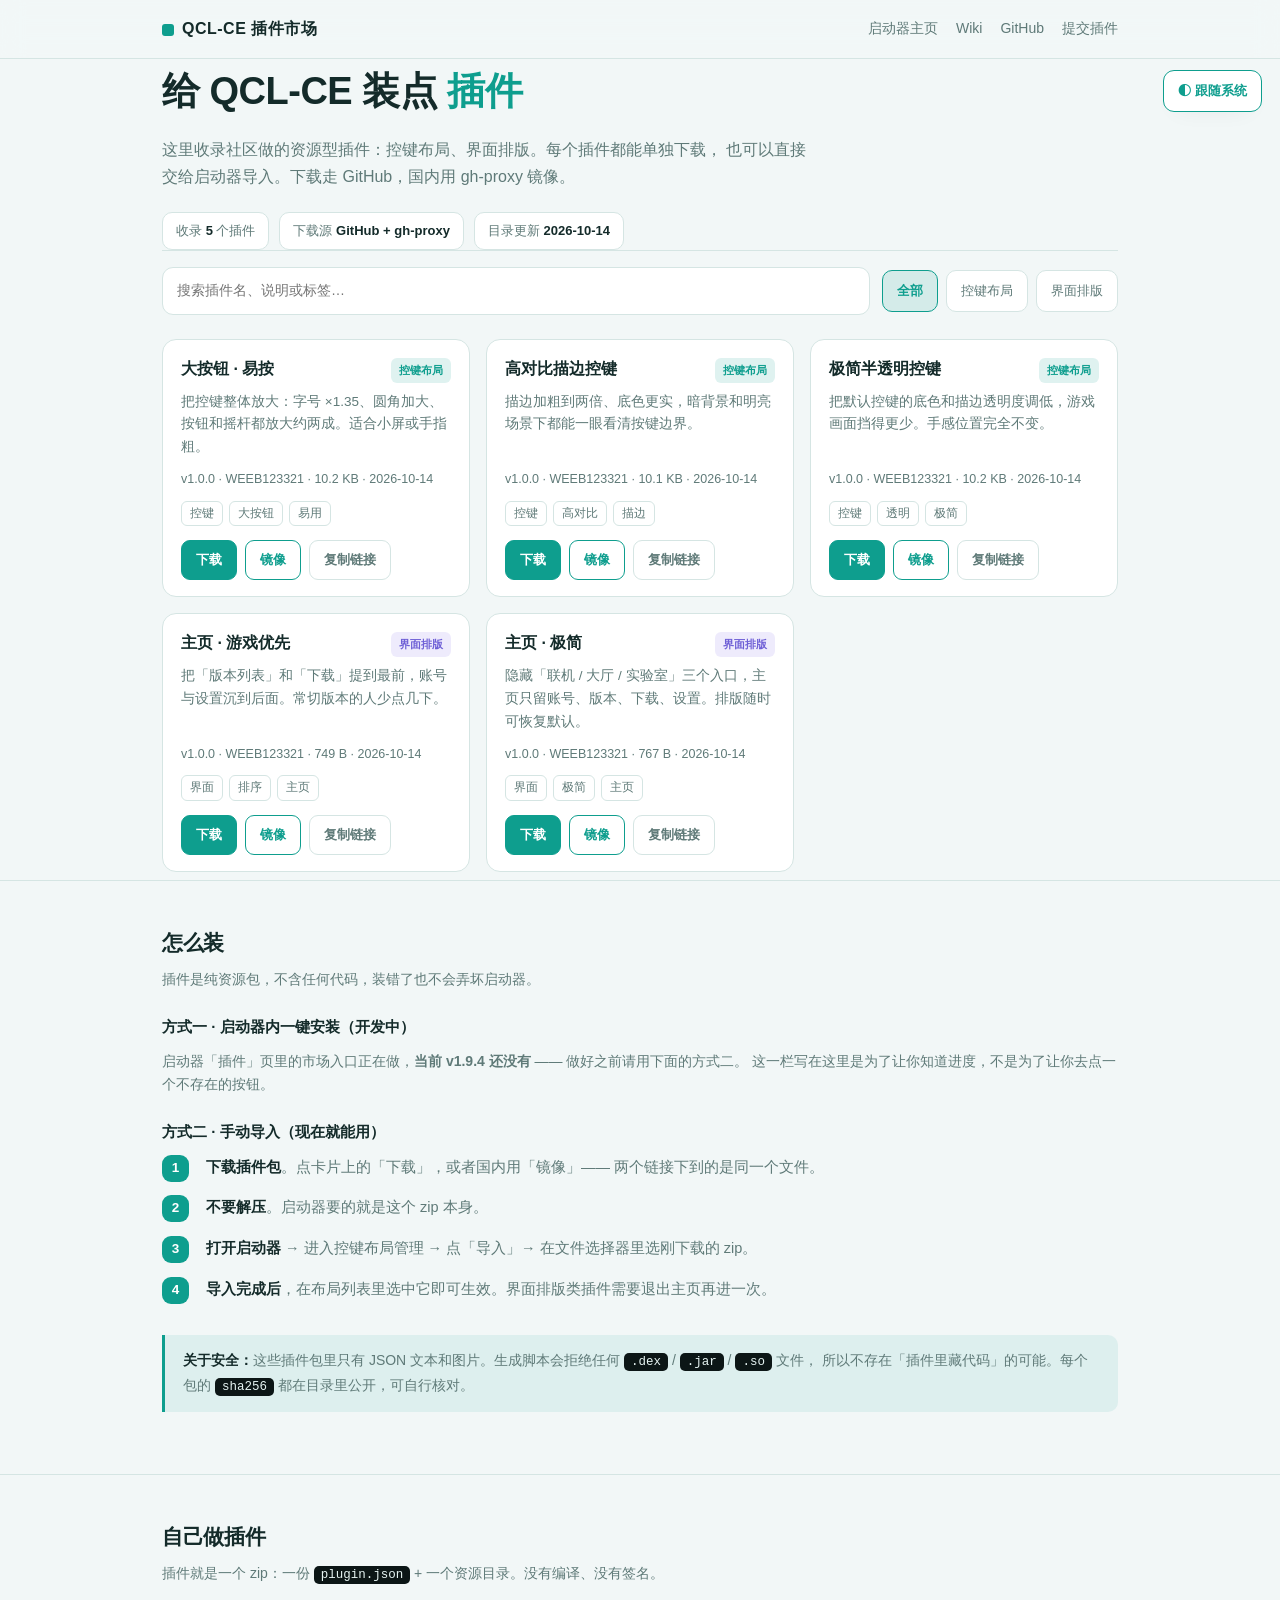
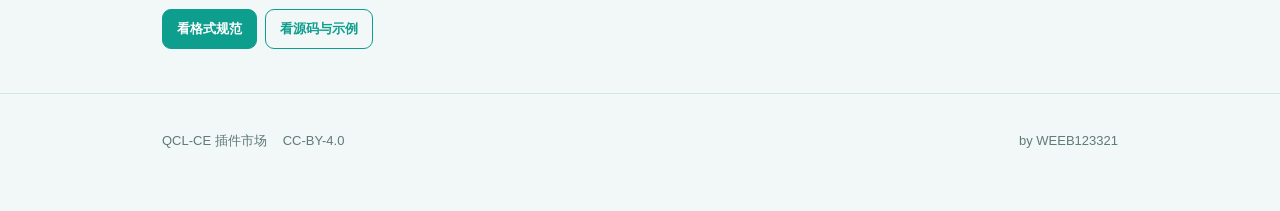
==== index.html @ fb68a07f "插件市场 v1：目录 schema + 5 个插件 + 网页 - SCHEMA.md：plugin.json / index.json 契约；zip 根结构对齐启动器已有的手动导入流程 - plugi" ====
<!DOCTYPE html>
<html lang="zh-CN">
<head>
<meta charset="utf-8">
<meta name="viewport" content="width=device-width, initial-scale=1">
<title>QCL-CE 插件市场</title>
<meta name="description" content="QCL-CE 插件市场 —— 控键布局、界面排版等资源型插件，下载走 GitHub 与 gh-proxy 国内镜像。">
<style>
  :root{
    --bg:#F2F7F7; --surface:#FFFFFF; --text:#142B2A; --sub:#5F7A78;
    --accent:#0E9E8E; --accent-dark:#0A7A6E; --divider:#D5E5E3;
    --code:#0C1616; --code-fg:#E6F4F2; --shadow:rgba(0,0,0,.10);
  }
  @media (prefers-color-scheme: dark){
    :root{ --bg:#0C1616; --surface:#142222; --text:#E6F4F2; --sub:#8FABA8;
           --accent:#2AC9B4; --accent-dark:#1FA492; --divider:#223837;
           --code:#060C0C; --code-fg:#E6F4F2; --shadow:rgba(0,0,0,.45); }
  }
  *{box-sizing:border-box;margin:0;padding:0}
  html{scroll-behavior:smooth}
  body{
    font-family:-apple-system,BlinkMacSystemFont,"Segoe UI","PingFang SC","Microsoft YaHei",sans-serif;
    background:var(--bg); color:var(--text); line-height:1.7;
    -webkit-font-smoothing:antialiased;
  }
  a{color:var(--accent);text-decoration:none}
  a:hover{text-decoration:underline}
  .wrap{max-width:1000px;margin:0 auto;padding:0 22px}

  nav{
    position:sticky;top:0;z-index:10;
    background:color-mix(in srgb, var(--bg) 88%, transparent);
    backdrop-filter:blur(12px); border-bottom:1px solid var(--divider);
  }
  nav .wrap{display:flex;align-items:center;gap:22px;height:58px}
  .brand{font-weight:700;letter-spacing:.5px;color:var(--text)}
  .brand i{display:inline-block;width:12px;height:12px;background:var(--accent);
           border-radius:3px;margin-right:8px;vertical-align:middle}
  nav .links{margin-left:auto;display:flex;gap:18px;font-size:14px}
  nav .links a{color:var(--sub)}
  nav .links a:hover{color:var(--accent)}
  @media (max-width:640px){ nav .links a.hide-sm{display:none} }

  header{padding:52px 0 30px}
  header h1{font-size:clamp(26px,5vw,38px);letter-spacing:-.5px;margin-bottom:12px}
  header h1 span{color:var(--accent)}
  header p{color:var(--sub);font-size:16px;max-width:660px}

  .chips{display:flex;gap:10px;flex-wrap:wrap;margin-top:22px}
  .chip{
    background:var(--surface);border:1px solid var(--divider);border-radius:10px;
    padding:7px 13px;font-size:13px;color:var(--sub);
  }
  .chip b{color:var(--text);font-weight:600}

  /* 工具条 */
  .toolbar{
    display:flex;gap:12px;flex-wrap:wrap;align-items:center;
    padding:16px 0 6px;border-top:1px solid var(--divider);
  }
  .search{
    flex:1 1 260px;min-width:200px;
    background:var(--surface);border:1px solid var(--divider);border-radius:11px;
    padding:11px 14px;font:inherit;font-size:14px;color:var(--text);outline:none;
  }
  .search:focus{border-color:var(--accent)}
  .filters{display:flex;gap:8px;flex-wrap:wrap}
  .filter{
    background:var(--surface);border:1px solid var(--divider);border-radius:10px;
    padding:9px 14px;font:inherit;font-size:13px;color:var(--sub);cursor:pointer;
    transition:border-color .15s,color .15s,background-color .15s;
  }
  .filter:hover{color:var(--accent)}
  .filter[aria-pressed="true"]{
    background:color-mix(in srgb,var(--accent) 13%,transparent);
    border-color:var(--accent);color:var(--accent);font-weight:600;
  }

  /* 卡片 */
  .grid{
    display:grid;grid-template-columns:repeat(auto-fill,minmax(300px,1fr));
    gap:16px;padding:18px 0 8px;
  }
  .card{
    background:var(--surface);border:1px solid var(--divider);border-radius:14px;
    padding:18px 18px 16px;display:flex;flex-direction:column;
    transition:transform .15s, box-shadow .15s, border-color .15s;
  }
  .card:hover{transform:translateY(-2px);border-color:color-mix(in srgb,var(--accent) 45%,var(--divider));
              box-shadow:0 12px 32px -20px var(--shadow)}
  .card .top{display:flex;align-items:flex-start;gap:10px;margin-bottom:8px}
  .card h3{font-size:16px;line-height:1.4;flex:1}
  .badge{
    flex:none;font-size:11px;font-weight:600;padding:3px 8px;border-radius:6px;
    background:color-mix(in srgb,var(--accent) 13%,transparent);color:var(--accent);
    white-space:nowrap;
  }
  .badge.t-layout{background:color-mix(in srgb,#8A7BE8 15%,transparent);color:#6E5FD6}
  @media (prefers-color-scheme: dark){ .badge.t-layout{color:#A99BF5} }
  .card .desc{color:var(--sub);font-size:13.5px;flex:1}
  .meta{color:var(--sub);font-size:12.5px;margin-top:10px}
  .meta code{background:var(--code);color:var(--code-fg);padding:1px 6px;border-radius:5px;font-size:11.5px}
  .tags{display:flex;gap:6px;flex-wrap:wrap;margin-top:10px}
  .tag{font-size:11.5px;color:var(--sub);border:1px solid var(--divider);border-radius:6px;padding:2px 8px}
  .actions{display:flex;gap:8px;margin-top:14px;flex-wrap:wrap}
  .act{
    font-size:13px;font-weight:600;padding:8px 14px;border-radius:9px;
    border:1.5px solid var(--accent);color:var(--accent);background:transparent;
    cursor:pointer;font-family:inherit;transition:background-color .15s,transform .12s;
  }
  .act:hover{background:color-mix(in srgb,var(--accent) 12%,transparent);text-decoration:none}
  .act.primary{background:var(--accent);color:#fff;border-color:var(--accent)}
  .act.primary:hover{background:var(--accent-dark);border-color:var(--accent-dark)}
  .act.plain{border-color:var(--divider);color:var(--sub)}
  .act.plain:hover{border-color:var(--accent);color:var(--accent)}

  /* 状态 */
  .state{
    text-align:center;padding:56px 20px;color:var(--sub);font-size:14.5px;
    border:1px dashed var(--divider);border-radius:14px;margin:18px 0;
  }
  .state b{color:var(--text);display:block;font-size:16px;margin-bottom:6px}
  .spinner{
    width:26px;height:26px;border:2.5px solid var(--divider);border-top-color:var(--accent);
    border-radius:50%;margin:0 auto 14px;animation:spin .8s linear infinite;
  }
  @keyframes spin{to{transform:rotate(360deg)}}
  @media (prefers-reduced-motion: reduce){ .spinner{animation:none} }

  section{padding:44px 0;border-top:1px solid var(--divider)}
  h2{font-size:21px;margin-bottom:8px;letter-spacing:-.3px}
  .lead{color:var(--sub);font-size:14px;margin-bottom:22px}

  ol.steps{list-style:none;counter-reset:s}
  ol.steps li{counter-increment:s;position:relative;padding:0 0 16px 44px;color:var(--sub);font-size:14.5px}
  ol.steps li::before{
    content:counter(s);position:absolute;left:0;top:0;width:27px;height:27px;
    background:var(--accent);color:#fff;border-radius:9px;
    display:flex;align-items:center;justify-content:center;font-weight:700;font-size:13.5px;
  }
  ol.steps li b{color:var(--text)}

  .warn{
    background:color-mix(in srgb,var(--accent) 9%,transparent);
    border-left:3px solid var(--accent);border-radius:0 10px 10px 0;
    padding:14px 18px;font-size:14px;color:var(--sub);margin:18px 0;
  }
  .warn b{color:var(--text)}

  code.inline{background:var(--code);color:var(--code-fg);padding:2px 7px;border-radius:5px;font-size:12.5px}

  footer{padding:36px 0 60px;border-top:1px solid var(--divider);color:var(--sub);font-size:13px}
  footer .wrap{display:flex;gap:16px;flex-wrap:wrap;align-items:center}
  footer .sp{margin-left:auto}

  .toast{
    position:fixed;left:50%;bottom:28px;transform:translate(-50%,20px);
    background:var(--text);color:var(--bg);font-size:13.5px;font-weight:600;
    padding:10px 18px;border-radius:10px;opacity:0;pointer-events:none;
    transition:opacity .22s, transform .22s;z-index:60;
  }
  .toast.on{opacity:1;transform:translate(-50%,0)}
</style>
</head>
<body>

<nav>
  <div class="wrap">
    <span class="brand"><i></i>QCL-CE 插件市场</span>
    <span class="links">
      <a href="https://weeb123321.github.io/QCL-QCL-CE/" class="hide-sm">启动器主页</a>
      <a href="https://github.com/WEEB123321/QCL-QCL-CE/wiki">Wiki</a>
      <a href="https://github.com/WEEB123321/QCL-Plugins">GitHub</a>
      <a href="https://github.com/WEEB123321/QCL-Plugins/issues/new" class="hide-sm">提交插件</a>
    </span>
  </div>
</nav>

<header class="wrap">
  <h1>给 QCL-CE 装点 <span>插件</span></h1>
  <p>这里收录社区做的资源型插件：控键布局、界面排版。每个插件都能单独下载，
    也可以直接交给启动器导入。下载走 GitHub，国内用 gh-proxy 镜像。</p>

  <div class="chips">
    <span class="chip">收录 <b id="stat-count">—</b> 个插件</span>
    <span class="chip">下载源 <b>GitHub + gh-proxy</b></span>
    <span class="chip">目录更新 <b id="stat-date">—</b></span>
    <span class="chip" id="stat-source-chip" style="display:none">取自 <b id="stat-source">—</b></span>
  </div>
</header>

<div class="wrap">
  <div class="toolbar">
    <input id="q" class="search" type="search" placeholder="搜索插件名、说明或标签…" autocomplete="off">
    <div class="filters" id="filters">
      <button class="filter" data-type="all" aria-pressed="true">全部</button>
      <button class="filter" data-type="control" aria-pressed="false">控键布局</button>
      <button class="filter" data-type="layout" aria-pressed="false">界面排版</button>
    </div>
  </div>

  <div id="list" class="grid"></div>
  <div id="state" class="state"><div class="spinner"></div>正在读取插件目录…</div>
</div>

<section>
  <div class="wrap">
    <h2>怎么装</h2>
    <p class="lead">插件是纯资源包，不含任何代码，装错了也不会弄坏启动器。</p>

    <h3 style="font-size:15px;margin:6px 0 10px">方式一 · 启动器内一键安装（开发中）</h3>
    <p class="lead" style="margin-bottom:18px">
      启动器「插件」页里的市场入口正在做，<b>当前 v1.9.4 还没有</b> —— 做好之前请用下面的方式二。
      这一栏写在这里是为了让你知道进度，不是为了让你去点一个不存在的按钮。
    </p>

    <h3 style="font-size:15px;margin:22px 0 10px">方式二 · 手动导入（现在就能用）</h3>
    <ol class="steps">
      <li><b>下载插件包</b>。点卡片上的「下载」，或者国内用「镜像」—— 两个链接下到的是同一个文件。</li>
      <li><b>不要解压</b>。启动器要的就是这个 zip 本身。</li>
      <li><b>打开启动器</b> → 进入控键布局管理 → 点「导入」→ 在文件选择器里选刚下载的 zip。</li>
      <li><b>导入完成后</b>，在布局列表里选中它即可生效。界面排版类插件需要退出主页再进一次。</li>
    </ol>

    <div class="warn">
      <b>关于安全：</b>这些插件包里只有 JSON 文本和图片。生成脚本会拒绝任何
      <code class="inline">.dex</code> / <code class="inline">.jar</code> / <code class="inline">.so</code> 文件，
      所以不存在「插件里藏代码」的可能。每个包的 <code class="inline">sha256</code> 都在目录里公开，可自行核对。
    </div>
  </div>
</section>

<section>
  <div class="wrap">
    <h2>自己做插件</h2>
    <p class="lead">插件就是一个 zip：一份 <code class="inline">plugin.json</code> + 一个资源目录。没有编译、没有签名。</p>
    <div class="actions" style="margin-top:4px">
      <a class="act primary" href="https://github.com/WEEB123321/QCL-Plugins/blob/main/SCHEMA.md">看格式规范</a>
      <a class="act" href="https://github.com/WEEB123321/QCL-Plugins">看源码与示例</a>
    </div>
  </div>
</section>

<footer>
  <div class="wrap">
    <span>QCL-CE 插件市场</span>
    <span>CC-BY-4.0</span>
    <span class="sp">by WEEB123321</span>
  </div>
</footer>

<div class="toast" id="toast"></div>

<script src="theme.js"></script>
<script>
(function () {
  'use strict';

  var OWNER = 'WEEB123321', REPO = 'QCL-Plugins';

  // ★ 多路取 index.json：raw.githubusercontent.com 与 cdn.jsdelivr.net 在
  //   中国大陆不可达，所以给一串备用源，谁先成功用谁（2026-10-14 实测 1–7 可用）。
  var SOURCES = [
    './index.json',
    'https://cdn.jsdmirror.com/gh/' + OWNER + '/' + REPO + '@main/index.json',
    'https://jsdelivr.b-cdn.net/gh/' + OWNER + '/' + REPO + '@main/index.json',
    'https://fastly.jsdelivr.net/gh/' + OWNER + '/' + REPO + '@main/index.json',
    'https://gcore.jsdelivr.net/gh/' + OWNER + '/' + REPO + '@main/index.json',
    'https://ghproxy.net/https://raw.githubusercontent.com/' + OWNER + '/' + REPO + '/main/index.json',
    'https://gh-proxy.com/https://raw.githubusercontent.com/' + OWNER + '/' + REPO + '/main/index.json'
  ];

  var TYPE_LABEL = { control: '控键布局', layout: '界面排版' };

  var ALL = [];
  var state = { q: '', type: 'all' };

  var $list = document.getElementById('list');
  var $state = document.getElementById('state');
  var $q = document.getElementById('q');

  function esc(s) {
    return String(s == null ? '' : s).replace(/[&<>"']/g, function (c) {
      return { '&': '&amp;', '<': '&lt;', '>': '&gt;', '"': '&quot;', "'": '&#39;' }[c];
    });
  }

  function fmtSize(n) {
    if (!n && n !== 0) return '—';
    if (n < 1024) return n + ' B';
    if (n < 1024 * 1024) return (n / 1024).toFixed(1) + ' KB';
    return (n / 1048576).toFixed(2) + ' MB';
  }

  function toast(msg) {
    var t = document.getElementById('toast');
    t.textContent = msg;
    t.classList.add('on');
    clearTimeout(t._h);
    t._h = setTimeout(function () { t.classList.remove('on'); }, 1800);
  }

  function copy(text) {
    if (navigator.clipboard && navigator.clipboard.writeText) {
      navigator.clipboard.writeText(text).then(function () { toast('链接已复制'); },
        function () { toast('复制失败，请手动选中'); });
    } else {
      toast('这个浏览器不支持自动复制');
    }
  }

  // ------------------------------------------------------------ 渲染

  function matches(p) {
    if (state.type !== 'all' && p.type !== state.type) return false;
    if (!state.q) return true;
    var hay = [p.name, p.description, p.author, (p.tags || []).join(' '), p.id].join(' ').toLowerCase();
    return hay.indexOf(state.q.toLowerCase()) >= 0;
  }

  function card(p) {
    var dl = p.download || {};
    var tags = (p.tags || []).map(function (t) { return '<span class="tag">' + esc(t) + '</span>'; }).join('');
    var typeCls = p.type === 'layout' ? 'badge t-layout' : 'badge';
    return '' +
      '<div class="card">' +
        '<div class="top">' +
          '<h3>' + esc(p.name) + '</h3>' +
          '<span class="' + typeCls + '">' + esc(TYPE_LABEL[p.type] || p.type) + '</span>' +
        '</div>' +
        '<div class="desc">' + esc(p.description) + '</div>' +
        '<div class="meta">v' + esc(p.version) + ' · ' + esc(p.author) + ' · ' + fmtSize(p.size) +
          ' · ' + esc(p.updatedAt || '') + '</div>' +
        (tags ? '<div class="tags">' + tags + '</div>' : '') +
        '<div class="actions">' +
          '<a class="act primary" href="' + esc(dl.url) + '">下载</a>' +
          '<a class="act" href="' + esc(dl.mirror) + '">镜像</a>' +
          '<button class="act plain" data-copy="' + esc(dl.url) + '">复制链接</button>' +
        '</div>' +
      '</div>';
  }

  function render() {
    var items = ALL.filter(matches);
    if (!ALL.length) return;
    if (!items.length) {
      $list.innerHTML = '';
      $state.style.display = 'block';
      $state.innerHTML = '<b>没有匹配的插件</b>换个关键词，或者点上面的「全部」。';
      return;
    }
    $state.style.display = 'none';
    $list.innerHTML = items.map(card).join('');
  }

  // ------------------------------------------------------------ 取数据

  function tryFetch(url) {
    return fetch(url, { cache: 'no-cache' }).then(function (r) {
      if (!r.ok) throw new Error('HTTP ' + r.status);
      return r.json();
    });
  }

  function loadFrom(i) {
    if (i >= SOURCES.length) return Promise.reject(new Error('all sources failed'));
    return tryFetch(SOURCES[i]).then(function (data) {
      return { data: data, source: SOURCES[i] };
    }).catch(function () {
      return loadFrom(i + 1);
    });
  }

  function showError(err) {
    $state.style.display = 'block';
    $state.innerHTML = '<b>读不到插件目录</b>' +
      '所有备用源都没连上（' + esc(err.message) + '）。<br>' +
      '如果你是直接双击打开这个 HTML 文件的，浏览器会拦住跨域请求 —— ' +
      '把整个目录用本地服务器打开，或者直接看 ' +
      '<a href="https://github.com/' + OWNER + '/' + REPO + '/blob/main/index.json">仓库里的 index.json</a>。';
  }

  loadFrom(0).then(function (res) {
    var d = res.data;
    ALL = (d && d.plugins) || [];
    document.getElementById('stat-count').textContent = ALL.length;
    document.getElementById('stat-date').textContent = (d && d.generatedAt ? d.generatedAt.slice(0, 10) : '—');
    var chip = document.getElementById('stat-source-chip');
    if (res.source !== './index.json') {
      document.getElementById('stat-source').textContent = '备用源';
      chip.style.display = '';
    }
    if (!ALL.length) {
      $state.innerHTML = '<b>目录是空的</b>还没有插件被收录。';
      return;
    }
    render();
  }).catch(showError);

  // ------------------------------------------------------------ 交互

  $q.addEventListener('input', function () { state.q = this.value.trim(); render(); });

  document.getElementById('filters').addEventListener('click', function (e) {
    var b = e.target.closest('.filter');
    if (!b) return;
    state.type = b.getAttribute('data-type');
    var all = this.querySelectorAll('.filter');
    for (var i = 0; i < all.length; i++) {
      all[i].setAttribute('aria-pressed', all[i] === b ? 'true' : 'false');
    }
    render();
  });

  document.addEventListener('click', function (e) {
    var b = e.target.closest('[data-copy]');
    if (b) copy(b.getAttribute('data-copy'));
  });
})();
</script>
</body>
</html>
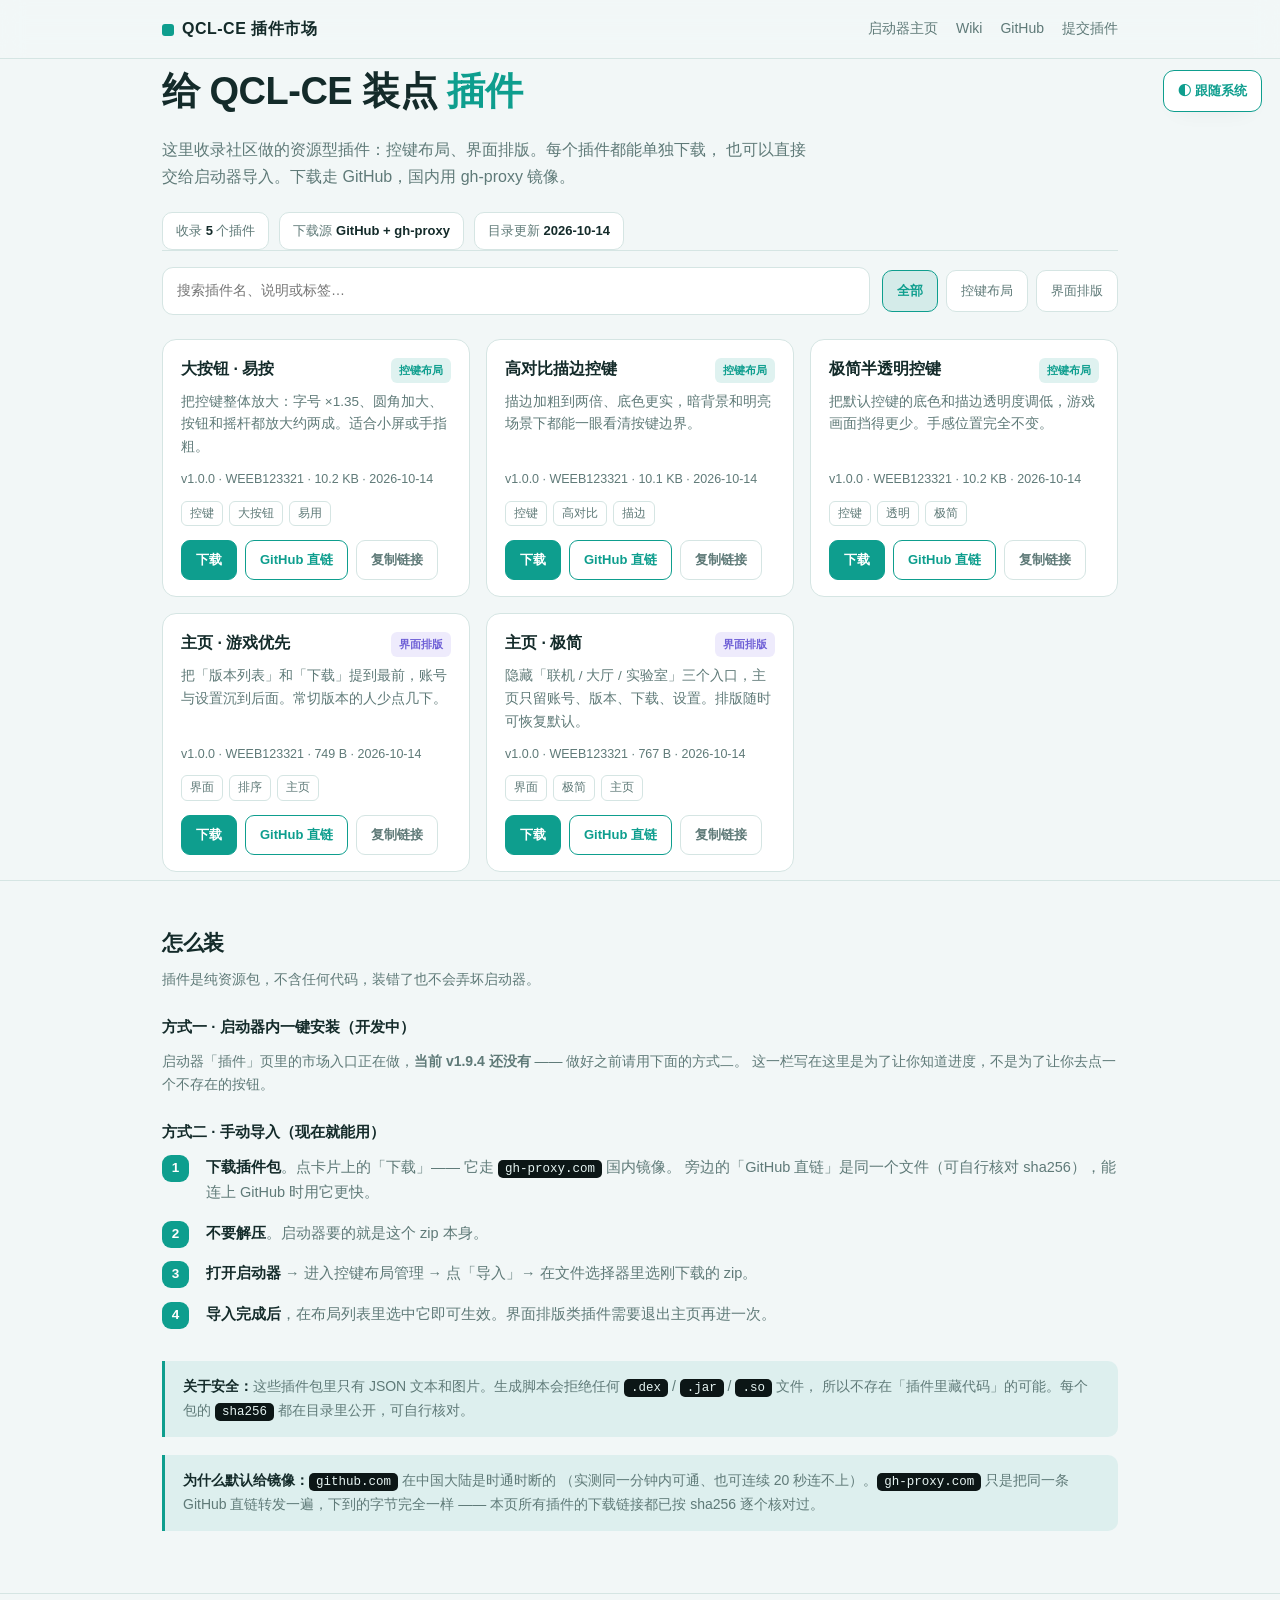
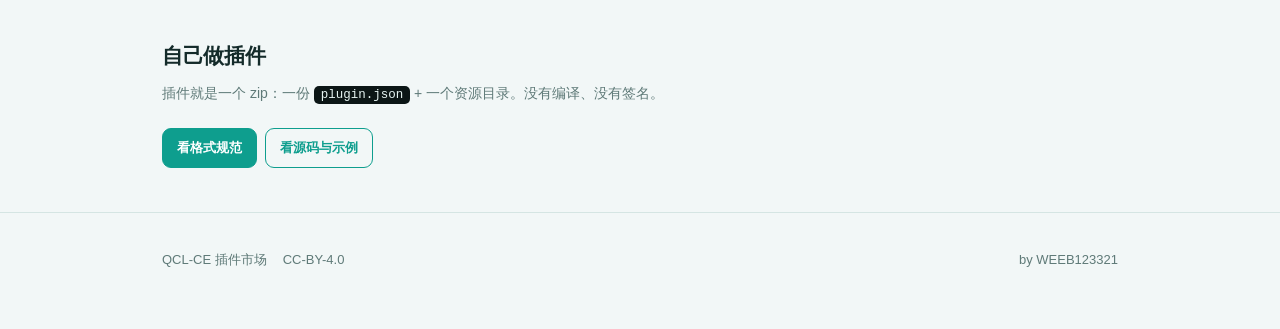
==== commit c55f3d21: "网页：下载按钮改为 gh-proxy 镜像优先 github.com 在中国大陆时通时断（实测同一分钟内可通、也可连续 20 秒连不上）， 而 gh-proxy.com 稳定 200 且字节与直链完全" ====
--- a/index.html
+++ b/index.html
@@ -216,7 +216,8 @@
 
     <h3 style="font-size:15px;margin:22px 0 10px">方式二 · 手动导入（现在就能用）</h3>
     <ol class="steps">
-      <li><b>下载插件包</b>。点卡片上的「下载」，或者国内用「镜像」—— 两个链接下到的是同一个文件。</li>
+      <li><b>下载插件包</b>。点卡片上的「下载」—— 它走 <code class="inline">gh-proxy.com</code> 国内镜像。
+        旁边的「GitHub 直链」是同一个文件（可自行核对 sha256），能连上 GitHub 时用它更快。</li>
       <li><b>不要解压</b>。启动器要的就是这个 zip 本身。</li>
       <li><b>打开启动器</b> → 进入控键布局管理 → 点「导入」→ 在文件选择器里选刚下载的 zip。</li>
       <li><b>导入完成后</b>，在布局列表里选中它即可生效。界面排版类插件需要退出主页再进一次。</li>
@@ -226,6 +227,13 @@
       <b>关于安全：</b>这些插件包里只有 JSON 文本和图片。生成脚本会拒绝任何
       <code class="inline">.dex</code> / <code class="inline">.jar</code> / <code class="inline">.so</code> 文件，
       所以不存在「插件里藏代码」的可能。每个包的 <code class="inline">sha256</code> 都在目录里公开，可自行核对。
+    </div>
+
+    <div class="warn">
+      <b>为什么默认给镜像：</b><code class="inline">github.com</code> 在中国大陆是时通时断的
+      （实测同一分钟内可通、也可连续 20 秒连不上）。<code class="inline">gh-proxy.com</code>
+      只是把同一条 GitHub 直链转发一遍，下到的字节完全一样 —— 本页所有插件的下载链接都已按
+      sha256 逐个核对过。
     </div>
   </div>
 </section>
@@ -333,9 +341,9 @@
           ' · ' + esc(p.updatedAt || '') + '</div>' +
         (tags ? '<div class="tags">' + tags + '</div>' : '') +
         '<div class="actions">' +
-          '<a class="act primary" href="' + esc(dl.url) + '">下载</a>' +
-          '<a class="act" href="' + esc(dl.mirror) + '">镜像</a>' +
-          '<button class="act plain" data-copy="' + esc(dl.url) + '">复制链接</button>' +
+          '<a class="act primary" href="' + esc(dl.mirror) + '">下载</a>' +
+          '<a class="act" href="' + esc(dl.url) + '">GitHub 直链</a>' +
+          '<button class="act plain" data-copy="' + esc(dl.mirror) + '">复制链接</button>' +
         '</div>' +
       '</div>';
   }
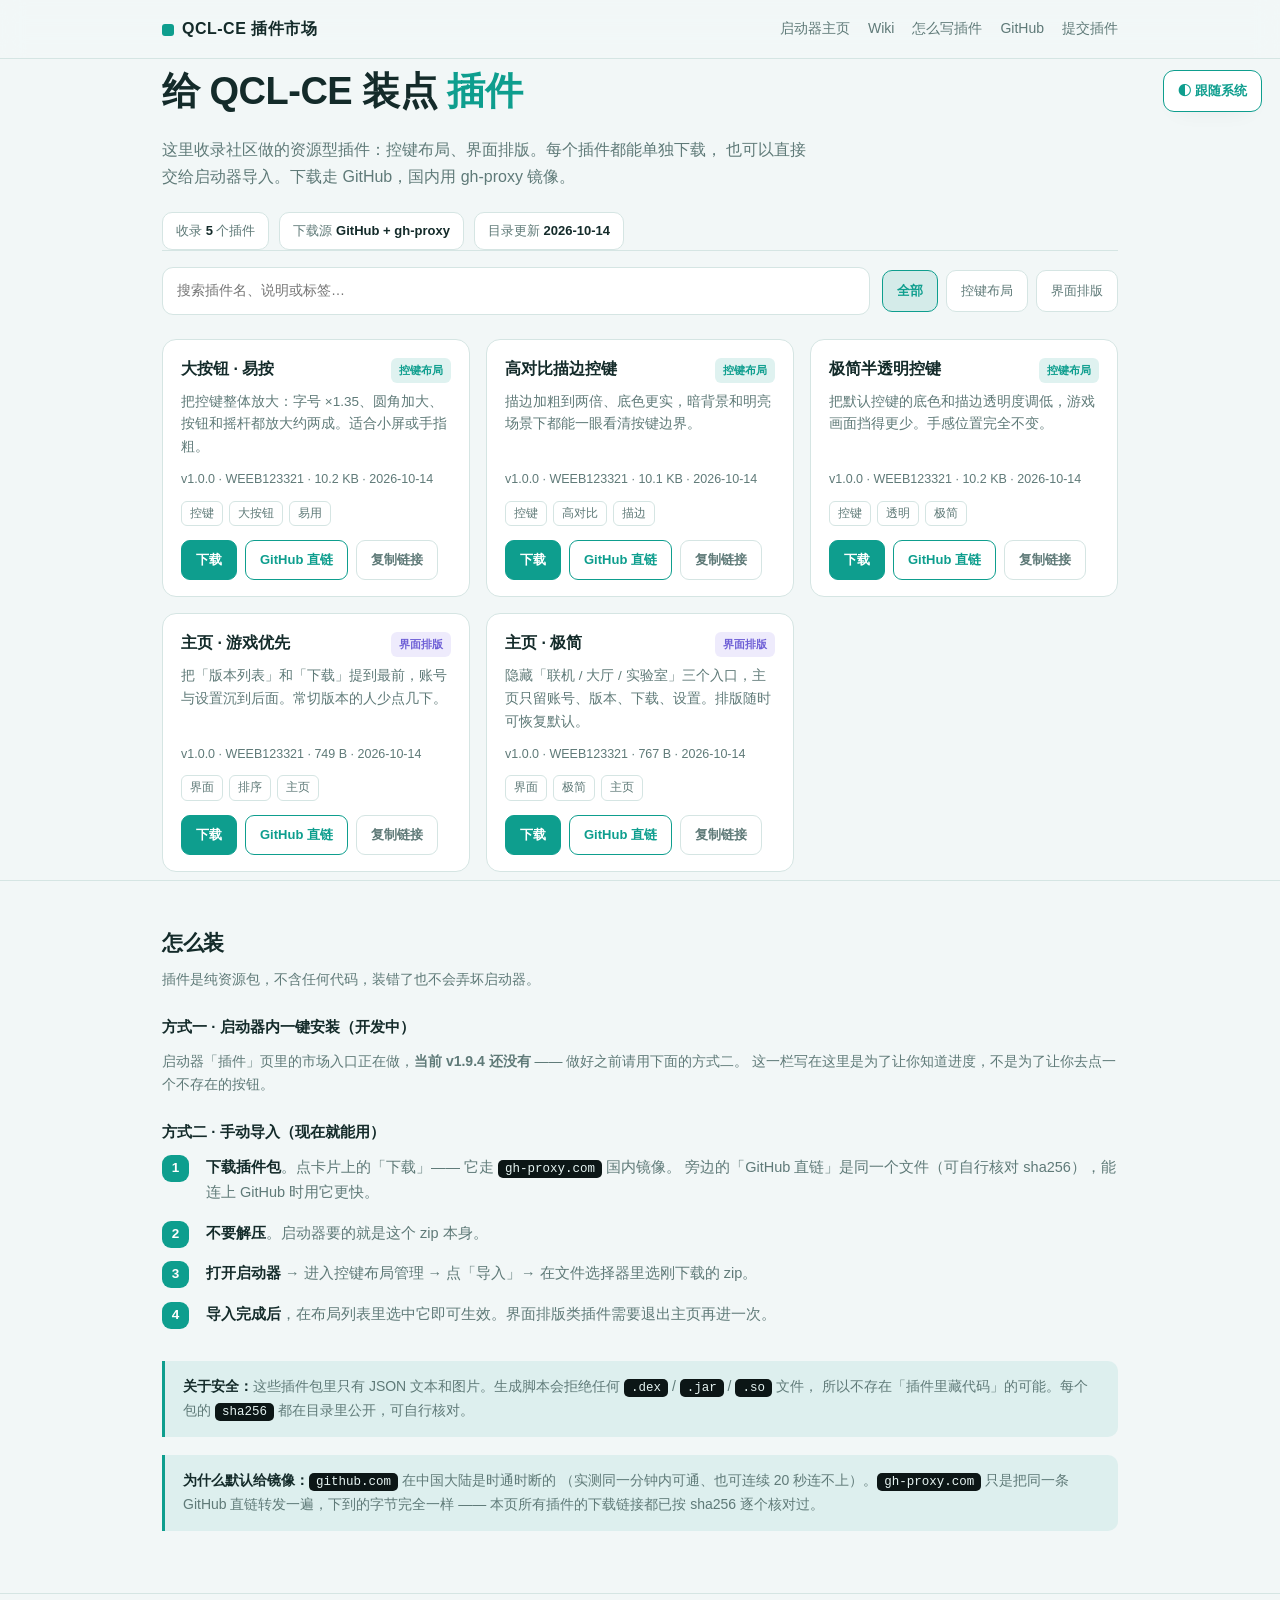
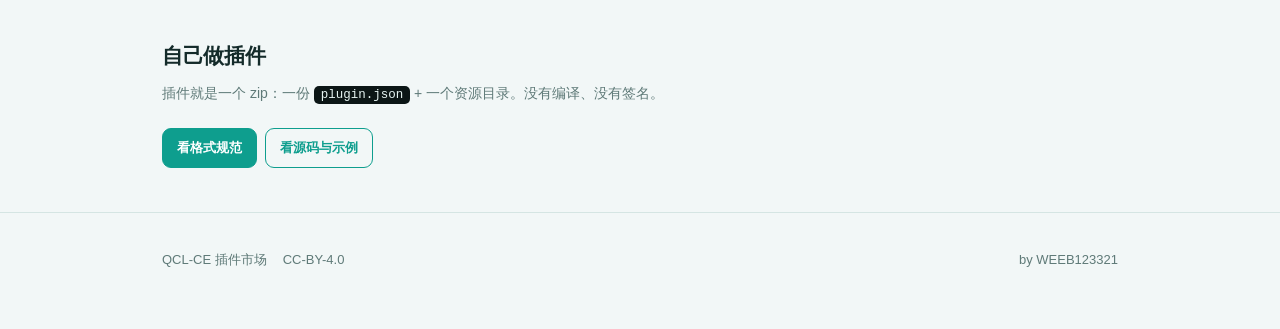
==== commit ac319949: "新增 guide.html：插件编写与提交指南 + 首页入口 用户要求「在网页的插件市场里写清楚代码怎么写、提交什么」  ## guide.html 七节 1. 最重要的一条：没有插件运行时 ✗ 插件" ====
--- a/index.html
+++ b/index.html
@@ -170,6 +170,7 @@
     <span class="links">
       <a href="https://weeb123321.github.io/QCL-QCL-CE/" class="hide-sm">启动器主页</a>
       <a href="https://github.com/WEEB123321/QCL-QCL-CE/wiki">Wiki</a>
+      <a href="guide.html">怎么写插件</a>
       <a href="https://github.com/WEEB123321/QCL-Plugins">GitHub</a>
       <a href="https://github.com/WEEB123321/QCL-Plugins/issues/new" class="hide-sm">提交插件</a>
     </span>
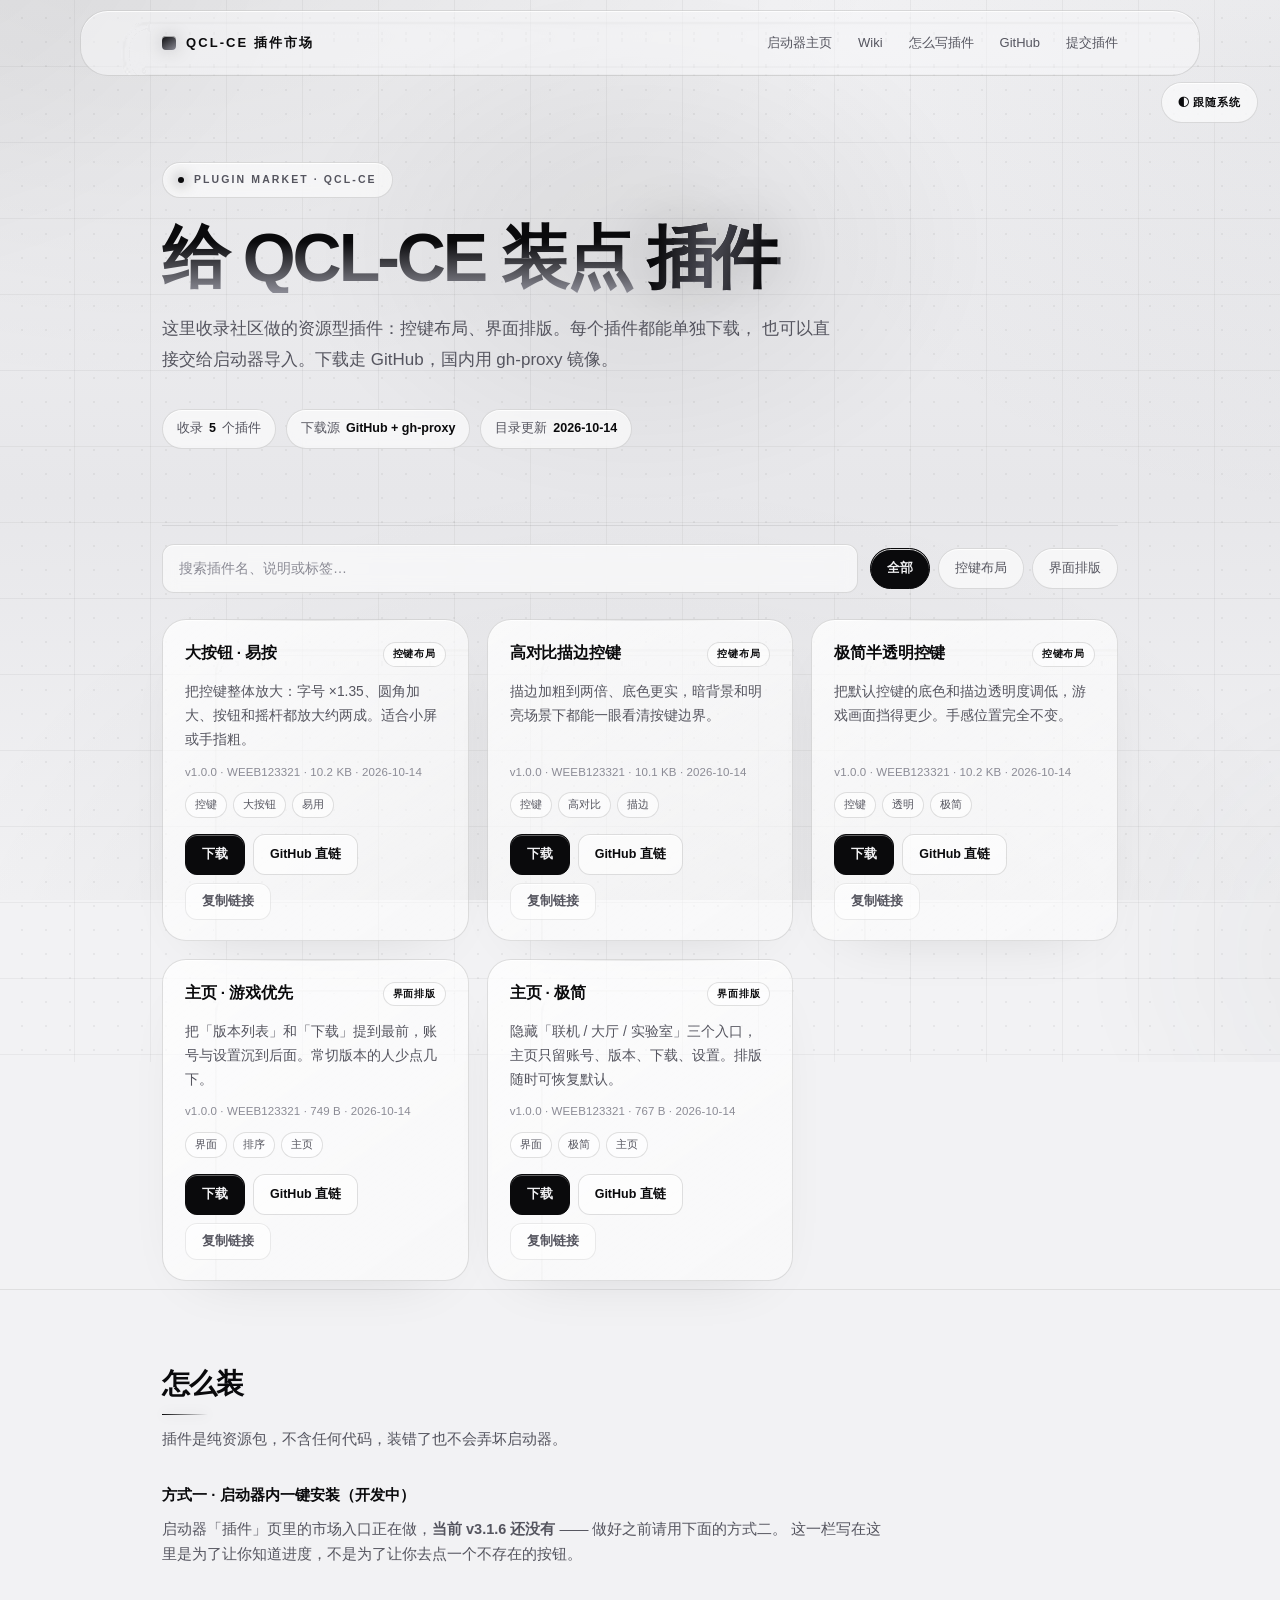
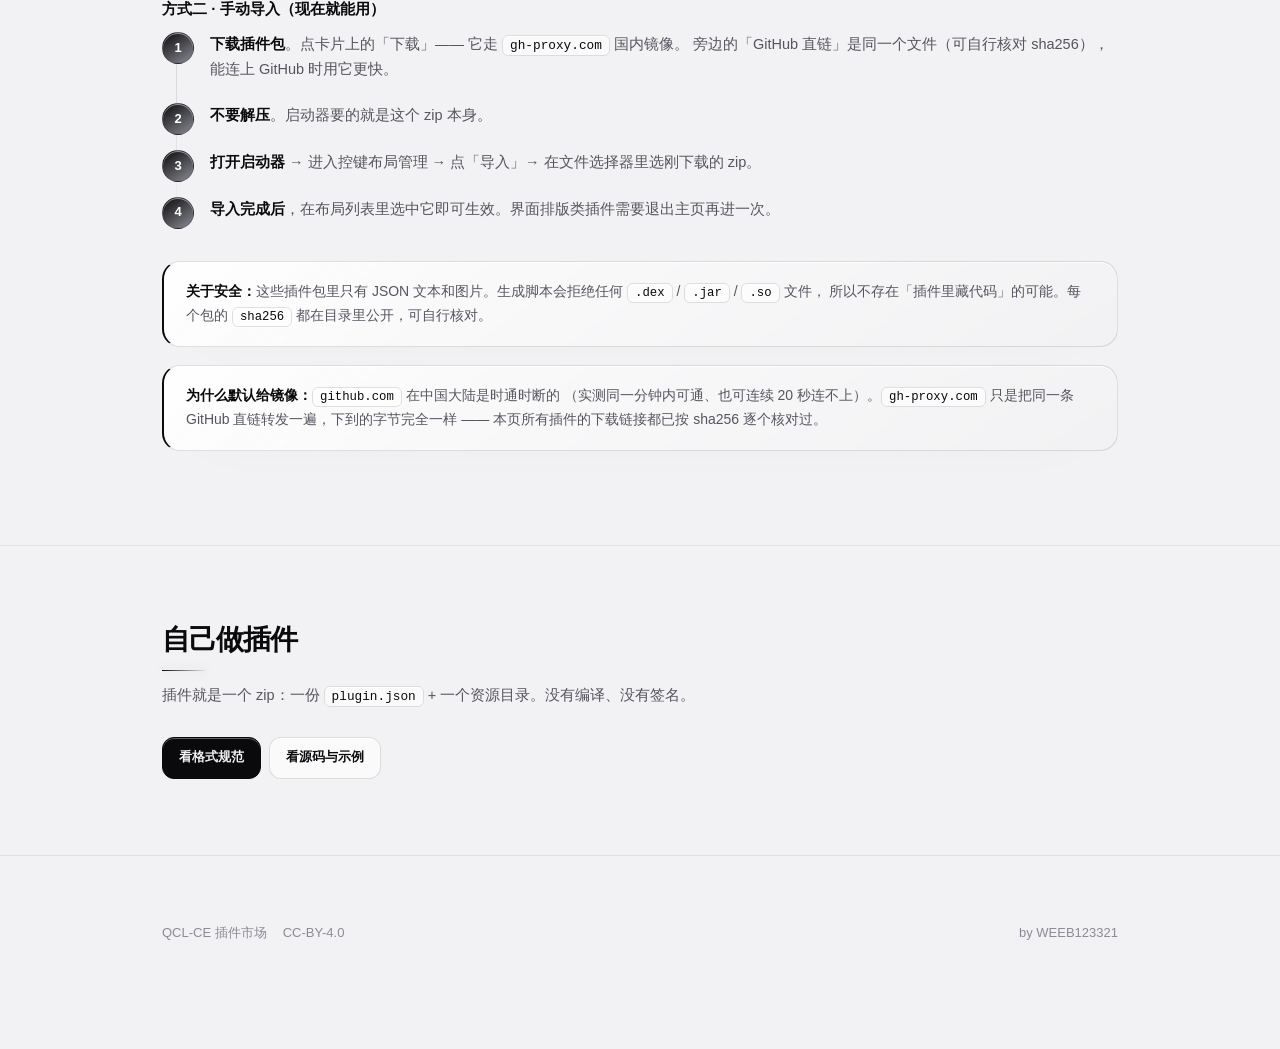
==== commit 8864531f: "插件市场改版：黑灰白液态玻璃 - 复用主站 premium.css / theme.js，加入导航玻璃、点阵背景、主题切换 - 新增市场组件样式（搜索、筛选、卡片、按钮、状态、Toast） - 动态卡" ====
--- a/index.html
+++ b/index.html
@@ -161,8 +161,10 @@
   }
   .toast.on{opacity:1;transform:translate(-50%,0)}
 </style>
+<link rel="stylesheet" href="premium.css">
+<link rel="stylesheet" href="market.css">
 </head>
-<body>
+<body class="market">
 
 <nav>
   <div class="wrap">
@@ -178,6 +180,7 @@
 </nav>
 
 <header class="wrap">
+  <div class="hero-kicker">PLUGIN MARKET · QCL-CE</div>
   <h1>给 QCL-CE 装点 <span>插件</span></h1>
   <p>这里收录社区做的资源型插件：控键布局、界面排版。每个插件都能单独下载，
     也可以直接交给启动器导入。下载走 GitHub，国内用 gh-proxy 镜像。</p>
@@ -211,7 +214,7 @@
 
     <h3 style="font-size:15px;margin:6px 0 10px">方式一 · 启动器内一键安装（开发中）</h3>
     <p class="lead" style="margin-bottom:18px">
-      启动器「插件」页里的市场入口正在做，<b>当前 v1.9.4 还没有</b> —— 做好之前请用下面的方式二。
+      启动器「插件」页里的市场入口正在做，<b>当前 v3.1.6 还没有</b> —— 做好之前请用下面的方式二。
       这一栏写在这里是为了让你知道进度，不是为了让你去点一个不存在的按钮。
     </p>
 
@@ -261,6 +264,7 @@
 <div class="toast" id="toast"></div>
 
 <script src="theme.js"></script>
+<script src="liquid-glass.js"></script>
 <script>
 (function () {
   'use strict';
--- a/premium.css
+++ b/premium.css
@@ -0,0 +1,1059 @@
+/* ============================================================================
+   QCL-CE 站点 · Obsidian Glass
+   黑 / 灰 / 白单色液态玻璃主题，覆盖 index / wiki / sponsor 的现有样式。
+   ========================================================================== */
+
+:root {
+  color-scheme: dark;
+  --bg: #050506;
+  --bg-2: #0a0a0c;
+  --surface-solid: #101013;
+  --text: #f5f5f7;
+  --sub: #a1a1aa;
+  --muted: #6e6e78;
+  --accent: #ffffff;
+  --accent-dark: #d4d4d8;
+  --on-accent: #08080a;
+  --accent-glow: rgba(255, 255, 255, .38);
+  --line: rgba(255, 255, 255, .12);
+  --divider: rgba(255, 255, 255, .09);
+  --glass-fill: rgba(255, 255, 255, .07);
+  --glass-fill-strong: rgba(255, 255, 255, .10);
+  --glass-edge: rgba(255, 255, 255, .18);
+  --glass-edge-strong: rgba(255, 255, 255, .34);
+  --nav-bg: rgba(7, 7, 9, .42);
+  --menu-bg: #08080a;
+  --glass-reflection: rgba(255, 255, 255, .08);
+  --bad-tint: rgba(180, 90, 90, .07);
+  --grid-line: rgba(255, 255, 255, .055);
+  --ring-line: rgba(255, 255, 255, .16);
+  --pattern-dot: rgba(255, 255, 255, .07);
+  --orb-a: rgba(255, 255, 255, .11);
+  --orb-b: rgba(190, 195, 205, .075);
+  --noise-opacity: .035;
+  --shadow: rgba(0, 0, 0, .55);
+  --code-bg: #0b0b0e;
+  --code-fg: #ececf1;
+  --radius: 24px;
+}
+
+html:not([data-theme]) { color-scheme: dark; }
+
+@media (prefers-color-scheme: light) {
+  html:not([data-theme]) {
+    color-scheme: light;
+    --bg: #f2f2f4;
+    --bg-2: #e7e7ea;
+    --surface-solid: #ffffff;
+    --text: #0a0a0c;
+    --sub: #55555f;
+    --muted: #8b8b95;
+    --accent: #0a0a0c;
+    --accent-dark: #333338;
+    --on-accent: #ffffff;
+    --accent-glow: rgba(0, 0, 0, .22);
+    --line: rgba(0, 0, 0, .12);
+    --divider: rgba(0, 0, 0, .08);
+    --glass-fill: rgba(255, 255, 255, .6);
+    --glass-fill-strong: rgba(255, 255, 255, .82);
+    --glass-edge: rgba(255, 255, 255, .85);
+    --glass-edge-strong: rgba(0, 0, 0, .16);
+    --nav-bg: rgba(248, 248, 250, .55);
+    --menu-bg: #fcfcfe;
+  --glass-reflection: rgba(255, 255, 255, .55);
+  --bad-tint: rgba(180, 90, 90, .05);
+  --grid-line: rgba(0, 0, 0, .05);
+  --ring-line: rgba(0, 0, 0, .12);
+  --pattern-dot: rgba(0, 0, 0, .055);
+    --orb-a: rgba(0, 0, 0, .07);
+    --orb-b: rgba(80, 85, 95, .06);
+    --noise-opacity: .025;
+    --shadow: rgba(0, 0, 0, .16);
+    --code-bg: #0b0b0e;
+    --code-fg: #ececf1;
+  }
+}
+
+html[data-theme="dark"] {
+  color-scheme: dark;
+  --bg: #050506;
+  --bg-2: #0a0a0c;
+  --surface-solid: #101013;
+  --text: #f5f5f7;
+  --sub: #a1a1aa;
+  --muted: #6e6e78;
+  --accent: #ffffff;
+  --accent-dark: #d4d4d8;
+  --on-accent: #08080a;
+  --accent-glow: rgba(255, 255, 255, .38);
+  --line: rgba(255, 255, 255, .12);
+  --divider: rgba(255, 255, 255, .09);
+  --glass-fill: rgba(255, 255, 255, .07);
+  --glass-fill-strong: rgba(255, 255, 255, .10);
+  --glass-edge: rgba(255, 255, 255, .18);
+  --glass-edge-strong: rgba(255, 255, 255, .34);
+  --nav-bg: rgba(7, 7, 9, .42);
+  --menu-bg: #08080a;
+  --glass-reflection: rgba(255, 255, 255, .08);
+  --bad-tint: rgba(180, 90, 90, .07);
+  --grid-line: rgba(255, 255, 255, .055);
+  --ring-line: rgba(255, 255, 255, .16);
+  --pattern-dot: rgba(255, 255, 255, .07);
+  --orb-a: rgba(255, 255, 255, .11);
+  --orb-b: rgba(190, 195, 205, .075);
+  --noise-opacity: .035;
+  --shadow: rgba(0, 0, 0, .55);
+  --code-bg: #0b0b0e;
+  --code-fg: #ececf1;
+}
+
+html[data-theme="light"] {
+  color-scheme: light;
+  --bg: #f2f2f4;
+  --bg-2: #e7e7ea;
+  --surface-solid: #ffffff;
+  --text: #0a0a0c;
+  --sub: #55555f;
+  --muted: #8b8b95;
+  --accent: #0a0a0c;
+  --accent-dark: #333338;
+  --on-accent: #ffffff;
+  --accent-glow: rgba(0, 0, 0, .22);
+  --line: rgba(0, 0, 0, .12);
+  --divider: rgba(0, 0, 0, .08);
+  --glass-fill: rgba(255, 255, 255, .6);
+  --glass-fill-strong: rgba(255, 255, 255, .82);
+  --glass-edge: rgba(255, 255, 255, .85);
+  --glass-edge-strong: rgba(0, 0, 0, .16);
+  --nav-bg: rgba(248, 248, 250, .55);
+  --menu-bg: #fcfcfe;
+  --glass-reflection: rgba(255, 255, 255, .55);
+  --bad-tint: rgba(180, 90, 90, .05);
+  --grid-line: rgba(0, 0, 0, .05);
+  --ring-line: rgba(0, 0, 0, .12);
+  --pattern-dot: rgba(0, 0, 0, .055);
+  --orb-a: rgba(0, 0, 0, .07);
+  --orb-b: rgba(80, 85, 95, .06);
+  --noise-opacity: .025;
+  --shadow: rgba(0, 0, 0, .16);
+  --code-bg: #0b0b0e;
+  --code-fg: #ececf1;
+}
+
+* { box-sizing: border-box; }
+
+html {
+  scroll-behavior: smooth;
+  background: var(--bg);
+}
+
+body {
+  background:
+    radial-gradient(1200px 800px at 12% -12%, var(--orb-a), transparent 62%),
+    radial-gradient(1000px 760px at 105% 8%, var(--orb-b), transparent 58%),
+    radial-gradient(1200px 900px at 50% 115%, var(--orb-a), transparent 62%),
+    linear-gradient(180deg, var(--bg) 0%, var(--bg-2) 55%, var(--bg) 100%);
+  background-attachment: fixed;
+  color: var(--text);
+  overflow-x: hidden;
+}
+
+body::after {
+  content: "";
+  display: none !important;
+  position: fixed;
+  inset: 0;
+  z-index: 9999;
+  pointer-events: none;
+  opacity: var(--noise-opacity);
+  mix-blend-mode: overlay;
+  background-image: url("data:image/svg+xml,%3Csvg xmlns='http://www.w3.org/2000/svg' width='160' height='160'%3E%3Cfilter id='n'%3E%3CfeTurbulence type='fractalNoise' baseFrequency='.82' numOctaves='3' stitchTiles='stitch'/%3E%3C/filter%3E%3Crect width='100%25' height='100%25' filter='url(%23n)' opacity='.6'/%3E%3C/svg%3E");
+}
+
+::selection { background: var(--text); color: var(--bg); }
+
+a { color: var(--text); }
+a:hover { color: var(--text); }
+
+.wrap { position: relative; }
+header, section, footer, .layout { position: relative; z-index: 1; }
+nav { position: sticky; z-index: 50 !important; }
+
+/* --------------------------------------------------------------- atmosphere */
+
+.qcl-atmosphere {
+  position: fixed;
+  inset: -18%;
+  z-index: 0;
+  pointer-events: none;
+  overflow: hidden;
+  opacity: .9;
+  background-image:
+    radial-gradient(circle, var(--pattern-dot) 1.1px, transparent 1.5px),
+    linear-gradient(var(--grid-line) 1px, transparent 1px),
+    linear-gradient(90deg, var(--grid-line) 1px, transparent 1px);
+  background-size: 24px 24px, 76px 76px, 76px 76px;
+}
+.qcl-atmosphere::before,
+.qcl-atmosphere::after {
+  content: "";
+  position: absolute;
+  border-radius: 50%;
+  filter: blur(52px);
+  will-change: transform;
+}
+.qcl-atmosphere::before {
+  width: 56vmax;
+  height: 56vmax;
+  top: -16vmax;
+  left: -8vmax;
+  background: radial-gradient(circle at 35% 35%, var(--orb-a), transparent 62%);
+  animation: qclOrbA 26s ease-in-out infinite alternate;
+}
+.qcl-atmosphere::after {
+  width: 48vmax;
+  height: 48vmax;
+  right: -10vmax;
+  bottom: -18vmax;
+  background: radial-gradient(circle at 60% 45%, var(--orb-b), transparent 64%);
+  animation: qclOrbB 34s ease-in-out infinite alternate;
+}
+
+@keyframes qclOrbA {
+  0% { transform: translate3d(-4%, -2%, 0) scale(1); }
+  100% { transform: translate3d(9%, 7%, 0) scale(1.16); }
+}
+@keyframes qclOrbB {
+  0% { transform: translate3d(3%, 4%, 0) scale(1.08); }
+  100% { transform: translate3d(-8%, -6%, 0) scale(.94); }
+}
+
+/* --------------------------------------------------------------------- nav */
+
+nav {
+  top: 10px !important;
+  max-width: 1120px;
+  margin: 0 auto !important;
+  border: 1px solid var(--line) !important;
+  border-radius: 28px !important;
+  background: var(--nav-bg) !important;
+  -webkit-backdrop-filter: blur(26px) saturate(160%);
+  backdrop-filter: blur(26px) saturate(160%);
+  box-shadow: 0 18px 50px -34px var(--shadow), inset 0 1px 0 var(--glass-edge);
+  transition: background-color .3s ease, box-shadow .3s ease;
+}
+nav .wrap { height: 64px !important; }
+nav.qcl-scrolled {
+  box-shadow:
+    0 26px 64px -34px var(--shadow),
+    inset 0 1px 0 var(--glass-edge-strong) !important;
+}
+.brand {
+  display: inline-flex;
+  align-items: center;
+  gap: 10px;
+  font-weight: 700;
+  letter-spacing: .16em;
+  text-transform: uppercase;
+  font-size: 13px;
+  color: var(--text) !important;
+}
+.brand i {
+  width: 14px !important;
+  height: 14px !important;
+  margin-right: 0 !important;
+  border-radius: 4px !important;
+  background: linear-gradient(145deg, var(--text), var(--muted)) !important;
+  box-shadow: 0 0 18px var(--accent-glow), inset 0 1px 0 rgba(255, 255, 255, .6);
+}
+nav .links { gap: 26px !important; font-size: 13px !important; }
+nav .links a {
+  position: relative;
+  color: var(--sub) !important;
+  padding: 6px 0;
+  transition: color .22s ease;
+}
+nav .links a::after {
+  content: "";
+  position: absolute;
+  left: 0;
+  right: 0;
+  bottom: 0;
+  height: 1px;
+  background: linear-gradient(90deg, transparent, var(--text), transparent);
+  transform: scaleX(0);
+  transform-origin: 50% 50%;
+  transition: transform .3s cubic-bezier(.2, .8, .2, 1);
+}
+nav .links a:hover { color: var(--text) !important; text-decoration: none; }
+nav .links a:hover::after { transform: scaleX(1); }
+
+/* -------------------------------------------------------------------- hero */
+
+header {
+  padding: 96px 22px 76px !important;
+  isolation: isolate;
+}
+header::before {
+  content: "";
+  position: absolute;
+  left: 50%;
+  top: -180px;
+  width: min(980px, 120vw);
+  height: 720px;
+  transform: translateX(-50%);
+  background: radial-gradient(closest-side, var(--orb-a), transparent 70%);
+  filter: blur(18px);
+  pointer-events: none;
+  z-index: -1;
+  animation: qclHeroPulse 9s ease-in-out infinite alternate;
+}
+@keyframes qclHeroPulse {
+  0% { opacity: .55; transform: translateX(-50%) scale(.96); }
+  100% { opacity: .95; transform: translateX(-50%) scale(1.04); }
+}
+header::after {
+  content: "";
+  position: absolute;
+  left: 50%;
+  top: 300px;
+  width: 760px;
+  height: 760px;
+  transform: translateX(-50%);
+  border-radius: 50%;
+  background: repeating-radial-gradient(circle at 50% 50%,
+    transparent 0 118px, var(--ring-line) 119px, transparent 120px 236px);
+  -webkit-mask-image: radial-gradient(circle, #000 0 55%, transparent 80%);
+  mask-image: radial-gradient(circle, #000 0 55%, transparent 80%);
+  opacity: .9;
+  pointer-events: none;
+  z-index: -1;
+}
+
+.hero-kicker {
+  display: inline-flex;
+  align-items: center;
+  gap: 10px;
+  padding: 8px 15px;
+  margin-bottom: 24px;
+  border: 1px solid var(--line);
+  border-radius: 999px;
+  background: var(--glass-fill);
+  -webkit-backdrop-filter: blur(18px) saturate(150%);
+  backdrop-filter: blur(18px) saturate(150%);
+  box-shadow: inset 0 1px 0 var(--glass-edge), 0 12px 30px -24px var(--shadow);
+  color: var(--sub);
+  font-size: 10.5px;
+  font-weight: 600;
+  letter-spacing: .2em;
+  text-transform: uppercase;
+}
+.hero-kicker::before {
+  content: "";
+  width: 6px;
+  height: 6px;
+  border-radius: 50%;
+  background: var(--text);
+  box-shadow: 0 0 14px var(--text);
+  animation: qclBlink 2.6s ease-in-out infinite;
+}
+@keyframes qclBlink {
+  0%, 100% { opacity: 1; }
+  50% { opacity: .25; }
+}
+
+header h1 {
+  font-size: clamp(38px, 7vw, 68px) !important;
+  line-height: 1.04 !important;
+  letter-spacing: -.045em !important;
+  font-weight: 800 !important;
+  margin-bottom: 20px !important;
+  background: linear-gradient(180deg, var(--text) 28%, var(--muted) 100%);
+  -webkit-background-clip: text;
+  background-clip: text;
+  color: transparent !important;
+  text-wrap: balance;
+}
+header h1 span {
+  background: linear-gradient(100deg, var(--text) 10%, var(--sub) 48%, var(--text) 90%);
+  -webkit-background-clip: text !important;
+  background-clip: text !important;
+  color: transparent !important;
+  text-shadow: 0 0 60px var(--accent-glow);
+}
+header p {
+  color: var(--sub) !important;
+  font-size: 17px !important;
+  max-width: 680px !important;
+  line-height: 1.85 !important;
+  margin-bottom: 34px !important;
+}
+
+/* ----------------------------------------------------------------- buttons */
+
+.btn {
+  position: relative;
+  overflow: hidden;
+  display: inline-flex;
+  align-items: center;
+  justify-content: center;
+  gap: 8px;
+  padding: 14px 28px !important;
+  border-radius: 14px !important;
+  font-weight: 600 !important;
+  font-size: 14.5px;
+  letter-spacing: .01em;
+  isolation: isolate;
+  transition:
+    transform .35s cubic-bezier(.2, .8, .2, 1),
+    box-shadow .35s ease,
+    border-color .3s ease,
+    background-color .3s ease !important;
+}
+.btn:hover { text-decoration: none; }
+.btn-primary {
+  background: linear-gradient(180deg, #ffffff 0%, #d8d8de 100%) !important;
+  color: #08080a !important;
+  border: 1px solid rgba(255, 255, 255, .9) !important;
+  box-shadow:
+    0 18px 46px -18px var(--accent-glow),
+    inset 0 1px 0 rgba(255, 255, 255, 1),
+    inset 0 -1px 0 rgba(0, 0, 0, .18) !important;
+}
+.btn-primary:hover {
+  transform: translateY(-3px) !important;
+  box-shadow:
+    0 26px 60px -18px var(--accent-glow),
+    inset 0 1px 0 #fff !important;
+}
+.btn-ghost {
+  background: var(--glass-fill) !important;
+  color: var(--text) !important;
+  border: 1px solid var(--line) !important;
+  box-shadow: inset 0 1px 0 var(--glass-edge), 0 14px 34px -26px var(--shadow) !important;
+}
+.btn-ghost:hover {
+  transform: translateY(-3px) !important;
+  background: var(--glass-fill-strong) !important;
+  border-color: var(--glass-edge-strong) !important;
+  box-shadow: inset 0 1px 0 var(--glass-edge-strong), 0 22px 46px -26px var(--shadow) !important;
+}
+.btn::before {
+  content: "";
+  position: absolute;
+  top: -20%;
+  bottom: -20%;
+  left: -70%;
+  width: 45%;
+  transform: skewX(-20deg);
+  background: linear-gradient(90deg, transparent, rgba(255, 255, 255, .42), transparent);
+  transition: left .65s cubic-bezier(.2, .8, .2, 1);
+  pointer-events: none;
+  z-index: -1;
+}
+.btn-ghost::before { background: linear-gradient(90deg, transparent, rgba(255, 255, 255, .16), transparent); }
+.btn:hover::before { left: 130%; }
+
+html[data-theme="light"] .btn-primary {
+  background: linear-gradient(180deg, #17171a 0%, #000000 100%) !important;
+  color: #ffffff !important;
+  border-color: rgba(0, 0, 0, .85) !important;
+  box-shadow: 0 18px 46px -18px rgba(0, 0, 0, .4), inset 0 1px 0 rgba(255, 255, 255, .16) !important;
+}
+
+/* ---------------------------------------------------------------- phone mock */
+
+.phone {
+  width: 330px !important;
+  height: 190px !important;
+  margin: 56px auto 0 !important;
+  border-radius: 34px !important;
+  border: 1px solid var(--glass-edge) !important;
+  background:
+    linear-gradient(145deg, var(--glass-fill-strong), rgba(255, 255, 255, .015)) !important;
+  -webkit-backdrop-filter: blur(24px) saturate(160%);
+  backdrop-filter: blur(24px) saturate(160%);
+  box-shadow:
+    0 50px 120px -40px var(--shadow),
+    inset 0 1px 0 var(--glass-edge-strong),
+    inset 0 -1px 0 rgba(0, 0, 0, .3) !important;
+  animation: qclFloat 8s ease-in-out infinite;
+}
+.phone::before {
+  content: "";
+  position: absolute;
+  inset: 0;
+  border-radius: inherit;
+  background: linear-gradient(115deg, transparent 20%, rgba(255, 255, 255, .18) 38%, transparent 52%);
+  transform: translateX(-120%);
+  animation: qclSweep 9s cubic-bezier(.4, 0, .2, 1) infinite;
+  pointer-events: none;
+}
+.phone::after {
+  content: "";
+  position: absolute;
+  left: 50%;
+  top: -1px;
+  width: 62px;
+  height: 5px;
+  border-radius: 0 0 6px 6px;
+  transform: translateX(-50%);
+  background: rgba(255, 255, 255, .22);
+  box-shadow: 0 0 18px rgba(255, 255, 255, .2);
+  pointer-events: none;
+}
+.phone .side { background: rgba(0, 0, 0, .18) !important; border-right: 1px solid var(--line) !important; }
+.phone .dot { background: linear-gradient(145deg, var(--text), var(--muted)) !important; box-shadow: 0 0 14px var(--accent-glow); }
+.phone .nav-item { background: var(--line) !important; }
+.phone .nav-item.on { background: var(--sub) !important; }
+.phone .card { background: var(--glass-fill) !important; border: 1px solid var(--line) !important; }
+.phone .line { background: var(--line) !important; }
+.phone .play {
+  background: linear-gradient(90deg, var(--text), var(--sub)) !important;
+  opacity: 1 !important;
+  box-shadow: 0 0 28px var(--accent-glow);
+}
+.phone.qcl-liquid { animation: none !important; }
+@keyframes qclFloat {
+  0%, 100% { transform: translateY(0) rotate(-.25deg); }
+  50% { transform: translateY(-12px) rotate(.25deg); }
+}
+@keyframes qclSweep {
+  0%, 55% { transform: translateX(-120%); }
+  78%, 100% { transform: translateX(120%); }
+}
+
+/* --------------------------------------------------------------- sections */
+
+section {
+  padding: 76px 0 !important;
+  border-top: 1px solid var(--divider) !important;
+}
+h2 {
+  position: relative;
+  font-size: 28px !important;
+  line-height: 1.25;
+  letter-spacing: -.035em !important;
+  margin-bottom: 12px !important;
+  padding-bottom: 14px;
+  color: var(--text);
+}
+h2::after {
+  content: "";
+  position: absolute;
+  left: 0;
+  bottom: 0;
+  width: 46px;
+  height: 1px;
+  background: linear-gradient(90deg, var(--text), transparent);
+  box-shadow: 0 0 12px var(--accent-glow);
+}
+.lead {
+  color: var(--sub) !important;
+  font-size: 14.5px !important;
+  max-width: 720px;
+  margin-bottom: 30px !important;
+}
+
+/* ------------------------------------------------------------------- cards */
+
+.grid { gap: 18px !important; }
+.card, .box, .qr-card {
+  position: relative;
+  overflow: hidden;
+  border-radius: var(--radius) !important;
+  border: 1px solid var(--line) !important;
+  background:
+    linear-gradient(135deg, var(--glass-reflection), transparent 30%),
+    linear-gradient(145deg, var(--glass-fill-strong), rgba(255, 255, 255, .015)) !important;
+  box-shadow:
+    0 22px 60px -38px var(--shadow),
+    inset 0 1px 0 var(--glass-edge) !important;
+  transition:
+    transform .45s cubic-bezier(.2, .8, .2, 1),
+    border-color .3s ease,
+    box-shadow .45s ease !important;
+}
+.card { padding: 22px 22px 20px !important; }
+.card::before, .qr-card::before {
+  content: "";
+  position: absolute;
+  inset: 0;
+  border-radius: inherit;
+  background: radial-gradient(420px circle at var(--mx, 50%) var(--my, 0%), var(--glass-edge), transparent 42%);
+  opacity: 0;
+  transition: opacity .35s ease;
+  pointer-events: none;
+}
+.card.qcl-lit::before, .qr-card.qcl-lit::before { opacity: .9; }
+.card::after {
+  content: "";
+  position: absolute;
+  top: 0;
+  left: 12%;
+  right: 12%;
+  height: 1px;
+  background: linear-gradient(90deg, transparent, var(--glass-edge-strong), transparent);
+  opacity: .6;
+  pointer-events: none;
+}
+.card:hover {
+  transform: translateY(-6px) !important;
+  border-color: var(--glass-edge-strong) !important;
+  box-shadow:
+    0 34px 80px -42px var(--shadow),
+    inset 0 1px 0 var(--glass-edge-strong) !important;
+}
+.card h3 {
+  font-size: 15.5px !important;
+  letter-spacing: -.01em;
+  margin-bottom: 8px !important;
+  color: var(--text);
+}
+.card h3 em {
+  font-style: normal;
+  font-size: 9.5px !important;
+  font-weight: 700 !important;
+  letter-spacing: .12em;
+  text-transform: uppercase;
+  color: var(--text) !important;
+  background: var(--glass-fill) !important;
+  border: 1px solid var(--line);
+  padding: 3px 8px !important;
+  border-radius: 999px !important;
+  box-shadow: inset 0 1px 0 var(--glass-edge);
+}
+.card p { color: var(--sub) !important; font-size: 13.8px !important; line-height: 1.75; }
+
+/* ------------------------------------------------------------------ tables */
+
+table {
+  width: 100%;
+  border-collapse: separate !important;
+  border-spacing: 0;
+  border: 1px solid var(--line);
+  border-radius: 16px;
+  overflow: hidden;
+  background: var(--glass-fill);
+  font-size: 13.8px;
+}
+th, td {
+  padding: 13px 16px !important;
+  border-bottom: 1px solid var(--line) !important;
+  color: var(--sub);
+}
+th {
+  background: rgba(255, 255, 255, .035);
+  color: var(--muted) !important;
+  font-size: 10.5px !important;
+  font-weight: 700 !important;
+  letter-spacing: .12em;
+  text-transform: uppercase;
+}
+html[data-theme="light"] th { background: rgba(0, 0, 0, .035); }
+tr:last-child td { border-bottom: 0 !important; }
+tbody tr, table tr { transition: background-color .2s ease; }
+table tr:hover td { background: rgba(255, 255, 255, .035); }
+html[data-theme="light"] table tr:hover td { background: rgba(0, 0, 0, .03); }
+td.y { color: var(--text) !important; font-weight: 600; }
+
+/* ------------------------------------------------------------- steps/boxes */
+
+ol.steps { position: relative; }
+ol.steps::before {
+  content: "";
+  position: absolute;
+  left: 14px;
+  top: 10px;
+  bottom: 12px;
+  width: 1px;
+  background: linear-gradient(180deg, var(--line), transparent);
+}
+ol.steps li { padding: 0 0 22px 48px !important; }
+ol.steps li::before {
+  width: 30px !important;
+  height: 30px !important;
+  border-radius: 50% !important;
+  background: linear-gradient(145deg, var(--text), var(--muted)) !important;
+  color: var(--on-accent) !important;
+  border: 1px solid var(--glass-edge-strong);
+  box-shadow: 0 10px 26px -14px var(--accent-glow), inset 0 1px 0 rgba(255, 255, 255, .5);
+  font-size: 13px !important;
+}
+ol.steps li b { color: var(--text) !important; }
+
+.warn, .note, .box {
+  border-radius: 18px !important;
+  border: 1px solid var(--line) !important;
+  background:
+    linear-gradient(135deg, var(--glass-reflection), transparent 30%),
+    linear-gradient(145deg, var(--glass-fill-strong), rgba(255, 255, 255, .015)) !important;
+  box-shadow: inset 0 1px 0 var(--glass-edge), 0 20px 50px -40px var(--shadow);
+  color: var(--sub) !important;
+}
+.warn {
+  border-left: 2px solid var(--text) !important;
+  padding: 18px 22px !important;
+}
+.note { padding: 18px 22px !important; }
+.box { padding: 22px 24px !important; }
+.box.warn { border-left: 2px solid var(--text) !important; background: linear-gradient(145deg, var(--glass-fill-strong), transparent) !important; }
+.box.ok { border-left: 2px solid var(--sub) !important; }
+.box.bad {
+  border-left: 2px solid #9b5a5a !important;
+  background: linear-gradient(145deg, var(--glass-fill-strong), var(--bad-tint)) !important;
+}
+.warn b, .note b, .box b { color: var(--text) !important; }
+.box h3 { color: var(--text) !important; }
+
+/* ------------------------------------------------------------------- wiki */
+
+.layout { gap: 46px !important; }
+aside {
+  background: var(--glass-fill) !important;
+  border: 1px solid var(--line);
+  border-radius: 20px;
+  padding: 18px 14px !important;
+  box-shadow: inset 0 1px 0 var(--glass-edge);
+}
+aside h4 {
+  color: var(--muted) !important;
+  font-size: 10px !important;
+  letter-spacing: .18em !important;
+  margin: 18px 0 8px !important;
+}
+aside a {
+  border-left: 0 !important;
+  border-radius: 9px;
+  padding: 7px 10px !important;
+  color: var(--sub) !important;
+  transition: background-color .2s ease, color .2s ease, transform .2s ease;
+}
+aside a:hover, aside a.qcl-active {
+  background: var(--glass-fill-strong);
+  color: var(--text) !important;
+  text-decoration: none;
+  transform: translateX(2px);
+}
+aside a.qcl-active { box-shadow: inset 0 1px 0 var(--glass-edge); }
+
+main h1 { font-size: clamp(30px, 4vw, 42px) !important; letter-spacing: -.04em !important; }
+main h2 {
+  font-size: 22px !important;
+  margin: 48px 0 14px !important;
+  padding-top: 0 !important;
+}
+main h3 { color: var(--text); font-size: 15.5px !important; }
+main p, main li { color: var(--sub); font-size: 14.5px; }
+code {
+  background: var(--glass-fill) !important;
+  color: var(--text) !important;
+  border: 1px solid var(--line);
+  border-radius: 7px;
+  padding: 2px 7px !important;
+  font-size: .88em !important;
+  box-shadow: inset 0 1px 0 var(--glass-edge);
+}
+pre {
+  background: var(--code-bg) !important;
+  color: var(--code-fg) !important;
+  border: 1px solid var(--line);
+  border-radius: 14px !important;
+  box-shadow: inset 0 1px 0 rgba(255, 255, 255, .08);
+}
+pre code { background: transparent !important; border: 0; padding: 0 !important; color: inherit !important; box-shadow: none; }
+
+/* ---------------------------------------------------------------- sponsor */
+
+.qr-card {
+  border-radius: 26px !important;
+  background: linear-gradient(155deg, var(--glass-fill-strong), rgba(255, 255, 255, .015)) !important;
+  padding: 24px 24px 20px !important;
+  transition: transform .45s cubic-bezier(.2, .8, .2, 1), border-color .3s, box-shadow .45s !important;
+}
+.qr-card:hover {
+  transform: translateY(-8px) !important;
+  border-color: var(--glass-edge-strong) !important;
+  box-shadow: 0 40px 90px -44px var(--shadow), inset 0 1px 0 var(--glass-edge-strong) !important;
+}
+.qr-card img {
+  border-radius: 16px !important;
+  box-shadow: 0 18px 40px -26px rgba(0, 0, 0, .7);
+  border: 1px solid rgba(0, 0, 0, .08);
+}
+.use li::before {
+  background: linear-gradient(145deg, var(--text), var(--muted)) !important;
+  border-radius: 50% !important;
+  box-shadow: 0 0 12px var(--accent-glow);
+}
+
+/* ----------------------------------------------------------------- footer */
+
+footer {
+  border-top: 1px solid var(--divider) !important;
+  color: var(--muted) !important;
+  background: linear-gradient(180deg, transparent, rgba(255, 255, 255, .015));
+}
+footer .wrap { padding-top: 30px; padding-bottom: 46px; }
+
+/* -------------------------------------------------------------- theme btn */
+
+#qcl-theme-btn {
+  position: fixed !important;
+  right: 22px !important;
+  top: 82px !important;
+  z-index: 60 !important;
+  font: inherit;
+  font-size: 11px !important;
+  font-weight: 600 !important;
+  letter-spacing: .08em;
+  padding: 10px 16px !important;
+  border-radius: 999px !important;
+  cursor: pointer;
+  color: var(--text) !important;
+  background: var(--glass-fill) !important;
+  border: 1px solid var(--line) !important;
+  -webkit-backdrop-filter: blur(20px) saturate(160%);
+  backdrop-filter: blur(20px) saturate(160%);
+  box-shadow: inset 0 1px 0 var(--glass-edge), 0 14px 34px -22px var(--shadow) !important;
+  transition: transform .25s cubic-bezier(.2, .8, .2, 1), background-color .25s ease, border-color .25s ease !important;
+}
+#qcl-theme-btn:hover {
+  transform: translateY(-2px);
+  background: var(--glass-fill-strong) !important;
+  border-color: var(--glass-edge-strong) !important;
+}
+#qcl-theme-btn:active { transform: scale(.96); }
+@media (max-width: 720px) {
+  #qcl-theme-btn { top: auto !important; bottom: 18px !important; right: 18px !important; }
+}
+
+/* -------------------------------------------------------------- mobile menu */
+
+#qcl-menu-scrim {
+  position: fixed;
+  inset: 0;
+  z-index: 9998;
+  background: rgba(3, 3, 4, .62);
+  -webkit-backdrop-filter: blur(10px) saturate(120%);
+  backdrop-filter: blur(10px) saturate(120%);
+  opacity: 0;
+  pointer-events: none;
+  transition: opacity .3s ease;
+}
+#qcl-menu-scrim.qcl-show { opacity: 1; pointer-events: auto; }
+body.qcl-menu-lock { overflow: hidden; }
+body.qcl-menu-lock header h1 { visibility: hidden; }
+nav.qcl-menu-open { z-index: 9999 !important; }
+
+#qcl-menu-btn {
+  display: none;
+  margin-left: auto;
+  width: 40px;
+  height: 40px;
+  padding: 0;
+  border: 1px solid var(--line);
+  border-radius: 12px;
+  background: var(--glass-fill);
+  -webkit-backdrop-filter: blur(18px) saturate(150%);
+  backdrop-filter: blur(18px) saturate(150%);
+  box-shadow: inset 0 1px 0 var(--glass-edge);
+  cursor: pointer;
+  align-items: center;
+  justify-content: center;
+  flex-direction: column;
+  gap: 4px;
+}
+#qcl-menu-btn span {
+  display: block;
+  width: 16px;
+  height: 1.5px;
+  border-radius: 2px;
+  background: var(--text);
+  transition: transform .28s cubic-bezier(.2, .8, .2, 1), opacity .2s ease;
+}
+nav.qcl-menu-open #qcl-menu-btn span:nth-child(1) { transform: translateY(5.5px) rotate(45deg); }
+nav.qcl-menu-open #qcl-menu-btn span:nth-child(2) { opacity: 0; }
+nav.qcl-menu-open #qcl-menu-btn span:nth-child(3) { transform: translateY(-5.5px) rotate(-45deg); }
+
+@media (max-width: 720px) {
+  #qcl-menu-btn { display: inline-flex; }
+  nav .links {
+    display: none !important;
+    position: absolute;
+    top: 64px;
+    left: 14px;
+    right: 14px;
+    margin-left: 0;
+    flex-direction: column;
+    gap: 2px !important;
+    padding: 10px;
+    border: 1px solid var(--line);
+    border-radius: 16px;
+    background: linear-gradient(135deg, var(--glass-reflection), transparent 32%), var(--menu-bg);
+    -webkit-backdrop-filter: blur(26px) saturate(170%);
+    backdrop-filter: blur(26px) saturate(170%);
+    box-shadow: 0 34px 80px -34px var(--shadow), inset 0 1px 0 var(--glass-edge);
+    z-index: 80;
+  }
+  nav.qcl-menu-open .links { display: flex !important; animation: qclMenuIn .26s cubic-bezier(.2, .8, .2, 1); }
+  nav .links a { padding: 11px 12px; border-radius: 9px; }
+  nav .links a::after { display: none; }
+  nav .links a:hover { background: var(--glass-fill-strong); }
+}
+@keyframes qclMenuIn {
+  from { opacity: 0; transform: translateY(-8px); }
+  to { opacity: 1; transform: none; }
+}
+
+/* --------------------------------------------------------------- progress */
+
+#qcl-progress {
+  position: fixed;
+  left: 0;
+  top: 0;
+  width: 100%;
+  height: 2px;
+  z-index: 70;
+  transform: scaleX(0);
+  transform-origin: 0 50%;
+  background: linear-gradient(90deg, var(--muted), var(--text), var(--muted));
+  box-shadow: 0 0 16px var(--accent-glow);
+  pointer-events: none;
+  transition: transform .08s linear;
+}
+
+/* ------------------------------------------------------------- animations */
+
+.qcl-reveal {
+  opacity: 0;
+  transform: translateY(22px) scale(.985);
+  transition:
+    opacity .7s cubic-bezier(.2, .8, .2, 1),
+    transform .7s cubic-bezier(.2, .8, .2, 1);
+  will-change: opacity, transform;
+}
+.qcl-reveal.qcl-in {
+  opacity: 1;
+  transform: none;
+}
+
+.qcl-liquid {
+  -webkit-backdrop-filter: var(--qcl-liquid-filter) !important;
+  backdrop-filter: var(--qcl-liquid-filter) !important;
+  isolation: isolate;
+}
+
+.qcl-flash { animation: qclFlash 1s ease; }
+@keyframes qclFlash {
+  0% { background: var(--glass-fill-strong); }
+  100% { background: transparent; }
+}
+
+/* ------------------------------------------------------------ light fixes */
+
+@media (prefers-color-scheme: light) {
+  html:not([data-theme]) .card,
+  html:not([data-theme]) .box,
+  html:not([data-theme]) .qr-card,
+  html:not([data-theme]) aside {
+    background: linear-gradient(145deg, rgba(255, 255, 255, .78), rgba(255, 255, 255, .45)) !important;
+  }
+  html:not([data-theme]) .phone {
+    background: linear-gradient(145deg, rgba(255, 255, 255, .8), rgba(255, 255, 255, .35)) !important;
+  }
+  html:not([data-theme]) .phone .side { background: rgba(0, 0, 0, .06) !important; }
+}
+html[data-theme="light"] .card,
+html[data-theme="light"] .box,
+html[data-theme="light"] .qr-card,
+html[data-theme="light"] aside {
+  background: linear-gradient(145deg, rgba(255, 255, 255, .78), rgba(255, 255, 255, .45)) !important;
+}
+html[data-theme="light"] .phone {
+  background: linear-gradient(145deg, rgba(255, 255, 255, .8), rgba(255, 255, 255, .35)) !important;
+}
+html[data-theme="light"] .phone .side { background: rgba(0, 0, 0, .06) !important; }
+html[data-theme="light"] .btn-ghost {
+  background: rgba(255, 255, 255, .72) !important;
+  border-color: rgba(0, 0, 0, .14) !important;
+}
+@media (prefers-color-scheme: light) {
+  html:not([data-theme]) .btn-ghost {
+    background: rgba(255, 255, 255, .72) !important;
+    border-color: rgba(0, 0, 0, .14) !important;
+  }
+}
+html[data-theme="light"] th { background: rgba(0, 0, 0, .035); }
+
+/* --------------------------------------------------------------- fallback */
+
+@supports not ((backdrop-filter: blur(1px)) or (-webkit-backdrop-filter: blur(1px))) {
+  .card, .box, .qr-card, nav, aside, #qcl-theme-btn {
+    background: var(--surface-solid) !important;
+  }
+}
+
+@media (max-width: 820px) {
+  header { padding: 70px 22px 54px !important; }
+  header::after { top: 500px; width: 520px; height: 520px; }
+  header h1 { font-size: clamp(34px, 10vw, 52px) !important; }
+  header p { font-size: 15.5px !important; }
+  section { padding: 56px 0 !important; }
+  h2 { font-size: 24px !important; }
+  .phone { width: 280px !important; height: 164px !important; }
+  aside {
+    padding: 14px 12px !important;
+    background: var(--glass-fill) !important;
+    margin-bottom: 30px;
+  }
+  aside h4 { margin-top: 12px !important; }
+  table { display: block; overflow-x: auto; white-space: nowrap; }
+  table tr { white-space: normal; }
+}
+
+@media (max-width: 720px) {
+  nav { top: 8px !important; max-width: none; margin: 0 8px !important; border-radius: 20px !important; }
+}
+
+@media (max-width: 720px) {
+  #qcl-theme-btn { top: 84px !important; bottom: auto !important; right: 18px !important; }
+}
+
+@media (max-width: 720px), (pointer: coarse) {
+  .card, .box, aside, .btn-ghost {
+    -webkit-backdrop-filter: none !important;
+    backdrop-filter: none !important;
+  }
+  .card, .box, aside {
+    background: linear-gradient(145deg,
+      color-mix(in srgb, var(--surface-solid) 82%, transparent),
+      color-mix(in srgb, var(--surface-solid) 55%, transparent)) !important;
+  }
+  .btn-ghost {
+    background: color-mix(in srgb, var(--surface-solid) 78%, transparent) !important;
+  }
+  .qcl-atmosphere::before, .qcl-atmosphere::after {
+    animation: none !important;
+    filter: blur(40px);
+  }
+  body::after { display: none; }
+  header::before { animation: none; }
+}
+
+@media (max-width: 620px) {
+  .btn { width: 100%; }
+  .btns { gap: 10px; }
+  .hero-kicker { font-size: 9.5px; padding: 7px 12px; }
+  .phone { margin-top: 40px !important; }
+}
+
+@media (prefers-reduced-motion: reduce) {
+  html { scroll-behavior: auto; }
+  *, *::before, *::after {
+    animation: none !important;
+    transition: none !important;
+  }
+  .qcl-reveal { opacity: 1; transform: none; }
+  .qcl-atmosphere::before, .qcl-atmosphere::after { animation: none; }
+}
--- a/market.css
+++ b/market.css
@@ -0,0 +1,135 @@
+/* QCL-Plugins 市场专用组件：沿用主站的 Obsidian Glass 变量 */
+.market header::after { display: none; }
+
+.chips { gap: 10px; margin-top: 22px; }
+.chip {
+  display: inline-flex;
+  align-items: center;
+  gap: 6px;
+  padding: 8px 14px;
+  border: 1px solid var(--line);
+  border-radius: 999px;
+  background: var(--glass-fill);
+  color: var(--sub);
+  font-size: 12.5px;
+  box-shadow: inset 0 1px 0 var(--glass-edge);
+  -webkit-backdrop-filter: blur(8px);
+  backdrop-filter: blur(8px);
+}
+.chip b { color: var(--text); font-weight: 600; }
+
+.toolbar {
+  gap: 12px;
+  padding: 18px 0 8px;
+  border-top: 1px solid var(--divider);
+}
+.search {
+  background: var(--glass-fill);
+  border: 1px solid var(--line);
+  border-radius: 12px;
+  padding: 12px 16px;
+  color: var(--text);
+  box-shadow: inset 0 1px 0 var(--glass-edge);
+  -webkit-backdrop-filter: blur(8px);
+  backdrop-filter: blur(8px);
+}
+.search::placeholder { color: var(--muted); }
+.search:focus {
+  border-color: var(--glass-edge-strong);
+  box-shadow: 0 0 0 3px var(--glass-fill-strong), inset 0 1px 0 var(--glass-edge);
+}
+.filters { gap: 8px; }
+.filter {
+  background: var(--glass-fill);
+  border: 1px solid var(--line);
+  border-radius: 999px;
+  padding: 9px 16px;
+  color: var(--sub);
+  font-size: 12.5px;
+  box-shadow: inset 0 1px 0 var(--glass-edge);
+  transition: background-color .2s ease, color .2s ease, border-color .2s ease, transform .2s ease;
+}
+.filter:hover { color: var(--text); border-color: var(--glass-edge-strong); transform: translateY(-1px); }
+.filter[aria-pressed="true"] {
+  background: var(--text);
+  border-color: var(--text);
+  color: var(--bg);
+  font-weight: 600;
+}
+
+.card .desc { color: var(--sub); font-size: 13.8px; line-height: 1.75; }
+.card .meta { color: var(--muted); font-size: 11.5px; letter-spacing: .01em; }
+.card .meta code, code.inline {
+  background: var(--glass-fill);
+  border: 1px solid var(--line);
+  color: var(--text);
+  border-radius: 6px;
+  padding: 2px 6px;
+  box-shadow: inset 0 1px 0 var(--glass-edge);
+}
+.badge, .badge.t-layout {
+  flex: none;
+  padding: 3px 9px;
+  border: 1px solid var(--line);
+  border-radius: 999px;
+  background: var(--glass-fill);
+  color: var(--text);
+  font-size: 9.5px;
+  font-weight: 700;
+  letter-spacing: .08em;
+  text-transform: uppercase;
+}
+.tag {
+  padding: 3px 9px;
+  border: 1px solid var(--line);
+  border-radius: 999px;
+  background: var(--glass-fill);
+  color: var(--sub);
+  font-size: 10.5px;
+}
+.actions { gap: 8px; margin-top: 16px; }
+.act {
+  display: inline-flex;
+  align-items: center;
+  justify-content: center;
+  padding: 9px 16px;
+  border: 1px solid var(--line);
+  border-radius: 12px;
+  background: var(--glass-fill);
+  color: var(--text);
+  font-size: 12.5px;
+  font-weight: 600;
+  box-shadow: inset 0 1px 0 var(--glass-edge);
+  transition: background-color .2s ease, border-color .2s ease, transform .2s ease;
+}
+.act:hover {
+  background: var(--glass-fill-strong);
+  border-color: var(--glass-edge-strong);
+  color: var(--text);
+  text-decoration: none;
+  transform: translateY(-1px);
+}
+.act.primary {
+  background: var(--text);
+  border-color: var(--text);
+  color: var(--bg);
+  box-shadow: 0 14px 32px -22px var(--shadow), inset 0 1px 0 rgba(255, 255, 255, .35);
+}
+.act.primary:hover { background: var(--sub); border-color: var(--sub); color: var(--bg); }
+.act.plain { color: var(--sub); }
+
+.state {
+  border: 1px dashed var(--line);
+  border-radius: 18px;
+  background: var(--glass-fill);
+  color: var(--sub);
+}
+.spinner { border-color: var(--line); border-top-color: var(--text); }
+.toast {
+  background: var(--text);
+  color: var(--bg);
+  border-radius: 999px;
+  box-shadow: 0 18px 46px -24px var(--shadow);
+}
+
+.guide pre .c { color: var(--muted); }
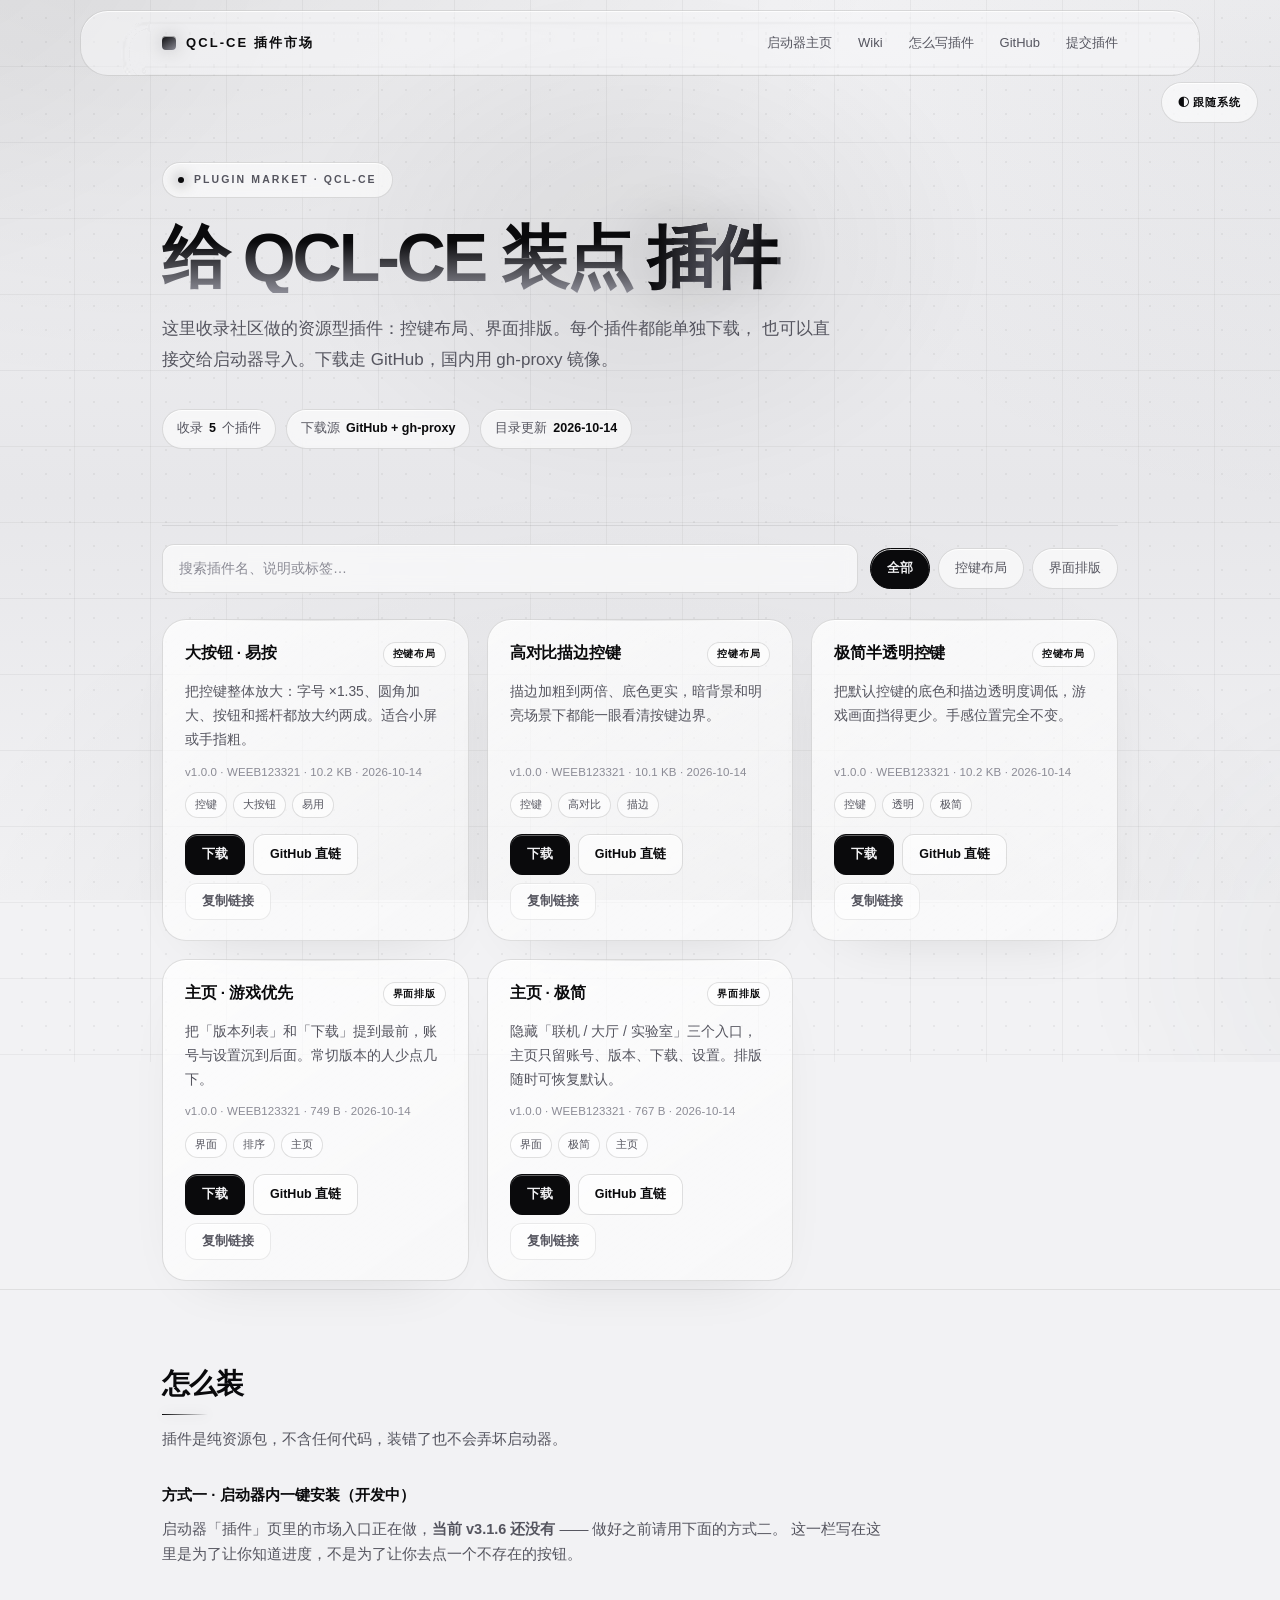
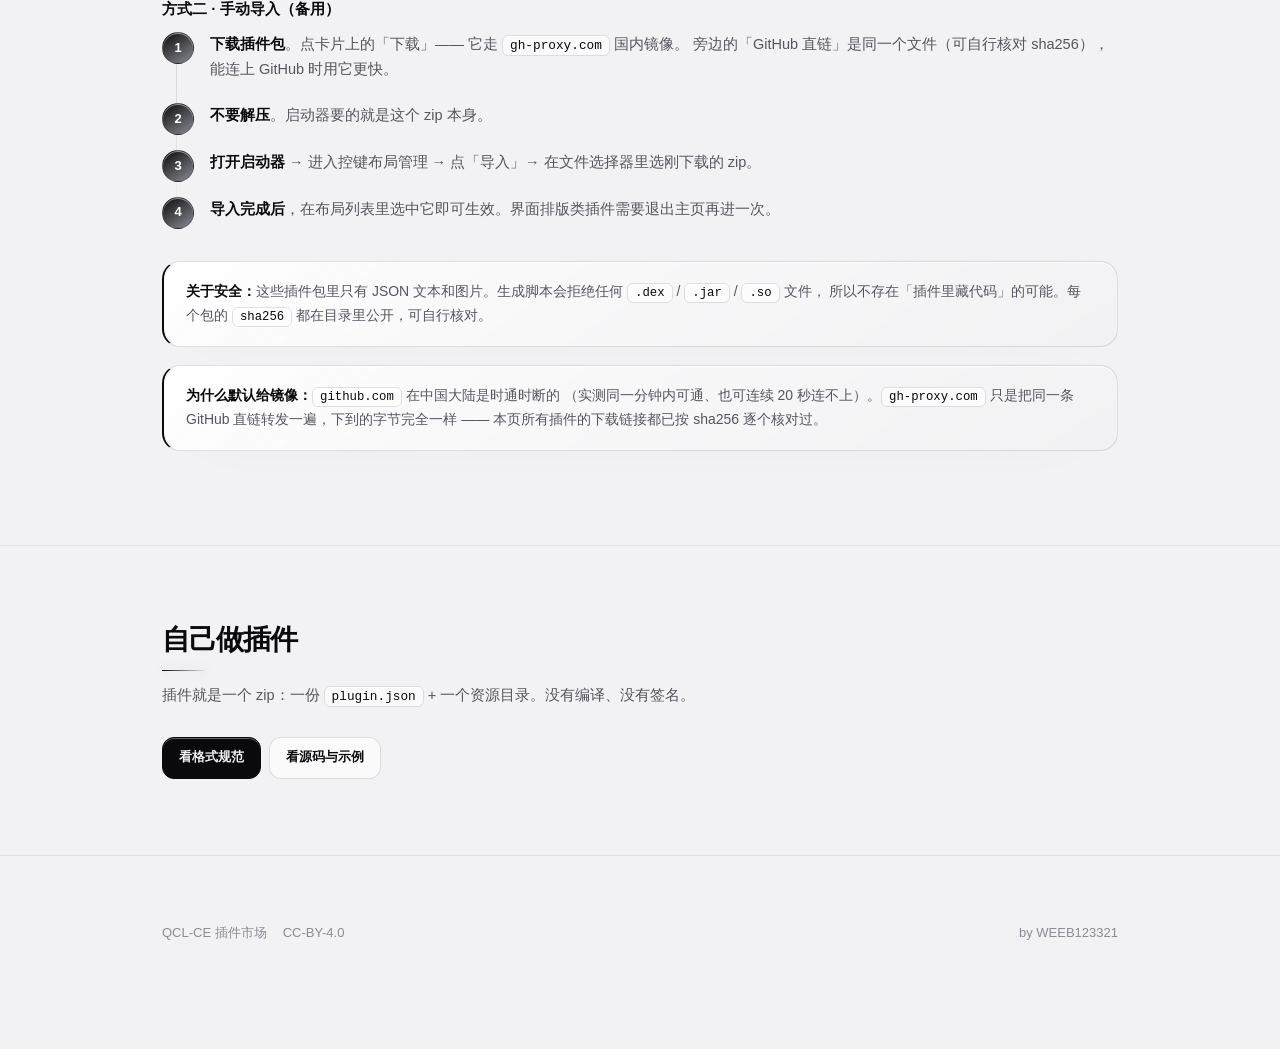
==== commit ca5dcbce: "市场安装说明：v3.1.6 已支持启动器内一键安装" ====
--- a/index.html
+++ b/index.html
@@ -218,7 +218,7 @@
       这一栏写在这里是为了让你知道进度，不是为了让你去点一个不存在的按钮。
     </p>
 
-    <h3 style="font-size:15px;margin:22px 0 10px">方式二 · 手动导入（现在就能用）</h3>
+    <h3 style="font-size:15px;margin:22px 0 10px">方式二 · 手动导入（备用）</h3>
     <ol class="steps">
       <li><b>下载插件包</b>。点卡片上的「下载」—— 它走 <code class="inline">gh-proxy.com</code> 国内镜像。
         旁边的「GitHub 直链」是同一个文件（可自行核对 sha256），能连上 GitHub 时用它更快。</li>
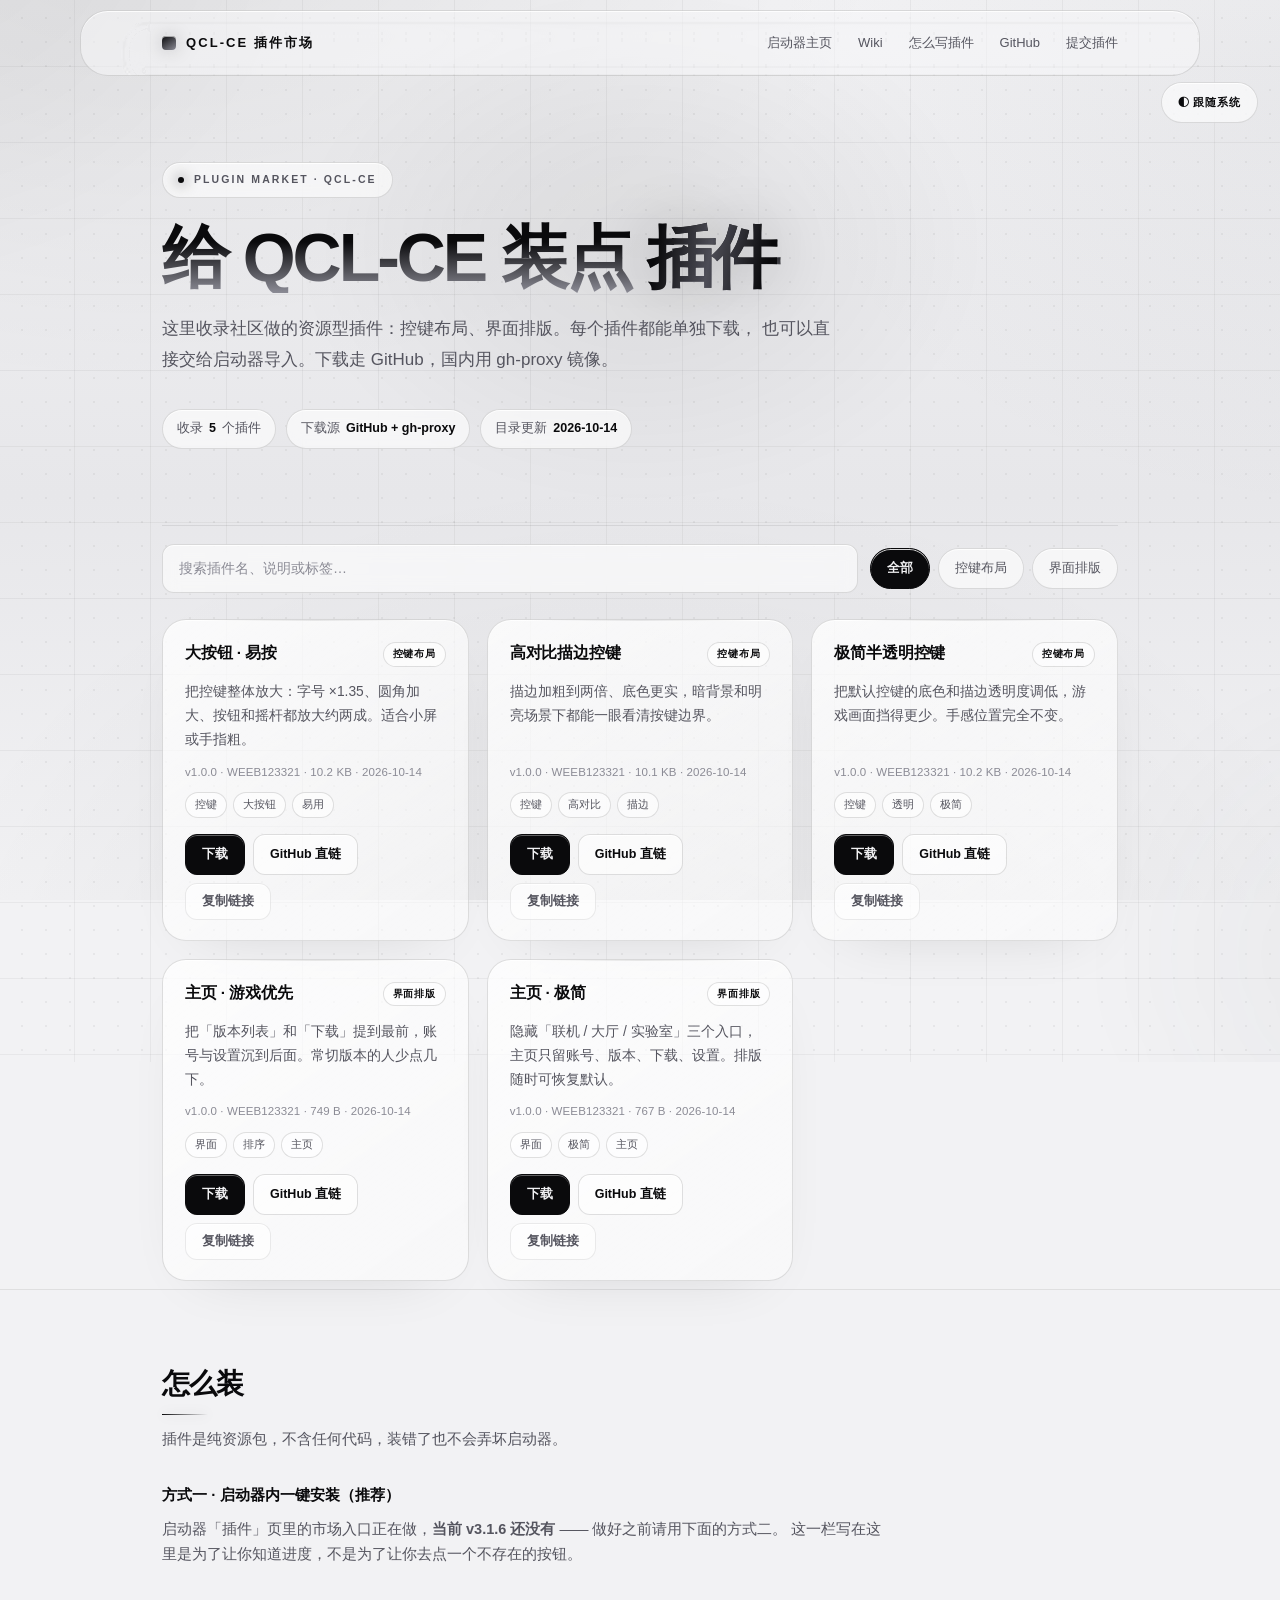
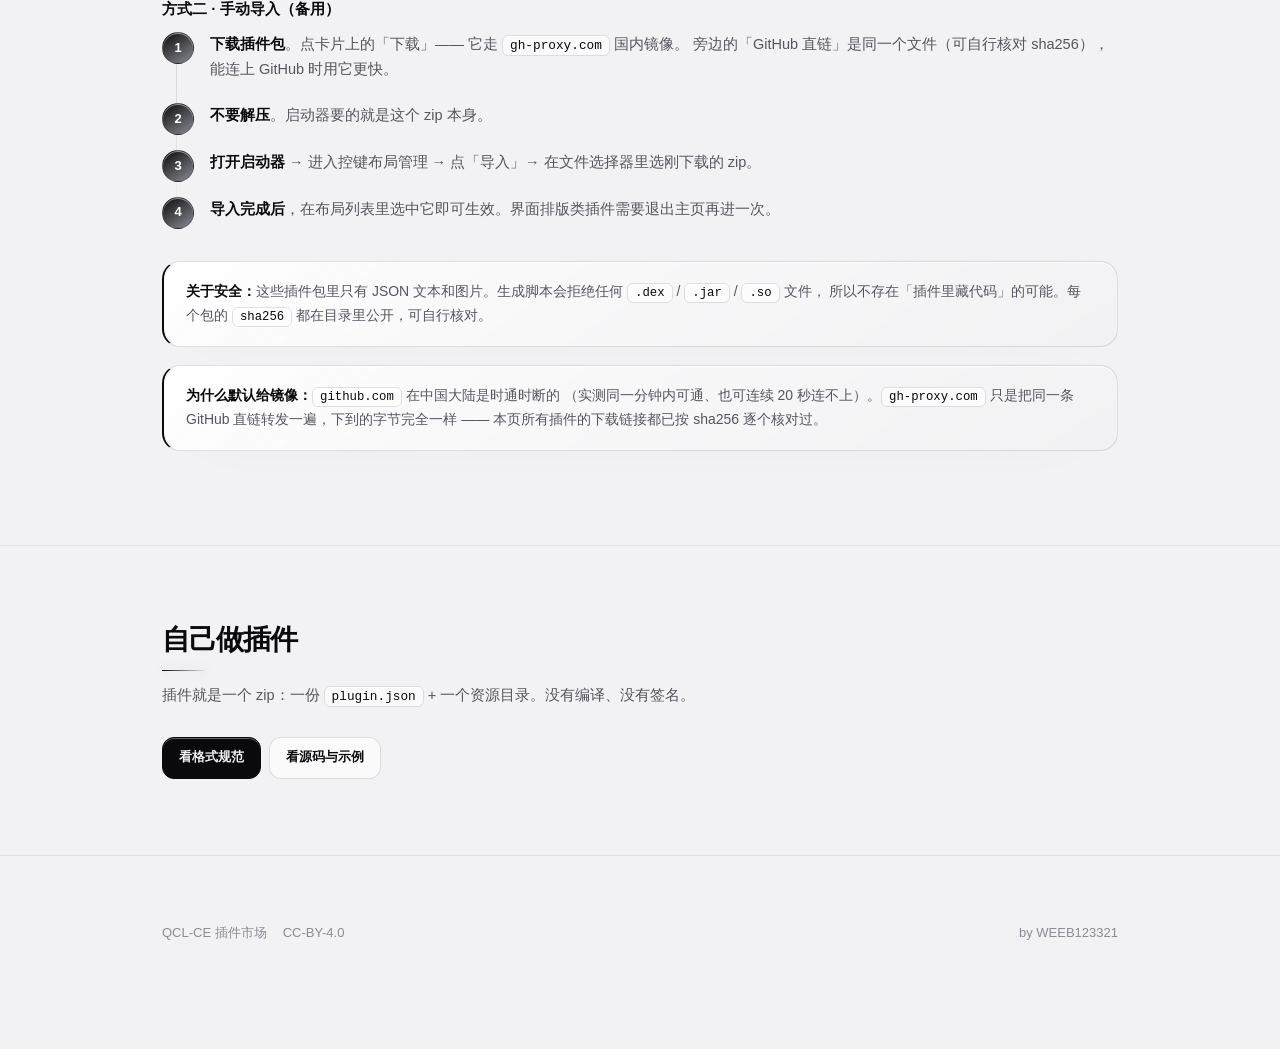
==== commit ca6c69fe: "修正市场安装说明：v3.1.6 已支持内置市场" ====
--- a/index.html
+++ b/index.html
@@ -212,7 +212,7 @@
     <h2>怎么装</h2>
     <p class="lead">插件是纯资源包，不含任何代码，装错了也不会弄坏启动器。</p>
 
-    <h3 style="font-size:15px;margin:6px 0 10px">方式一 · 启动器内一键安装（开发中）</h3>
+    <h3 style="font-size:15px;margin:6px 0 10px">方式一 · 启动器内一键安装（推荐）</h3>
     <p class="lead" style="margin-bottom:18px">
       启动器「插件」页里的市场入口正在做，<b>当前 v3.1.6 还没有</b> —— 做好之前请用下面的方式二。
       这一栏写在这里是为了让你知道进度，不是为了让你去点一个不存在的按钮。
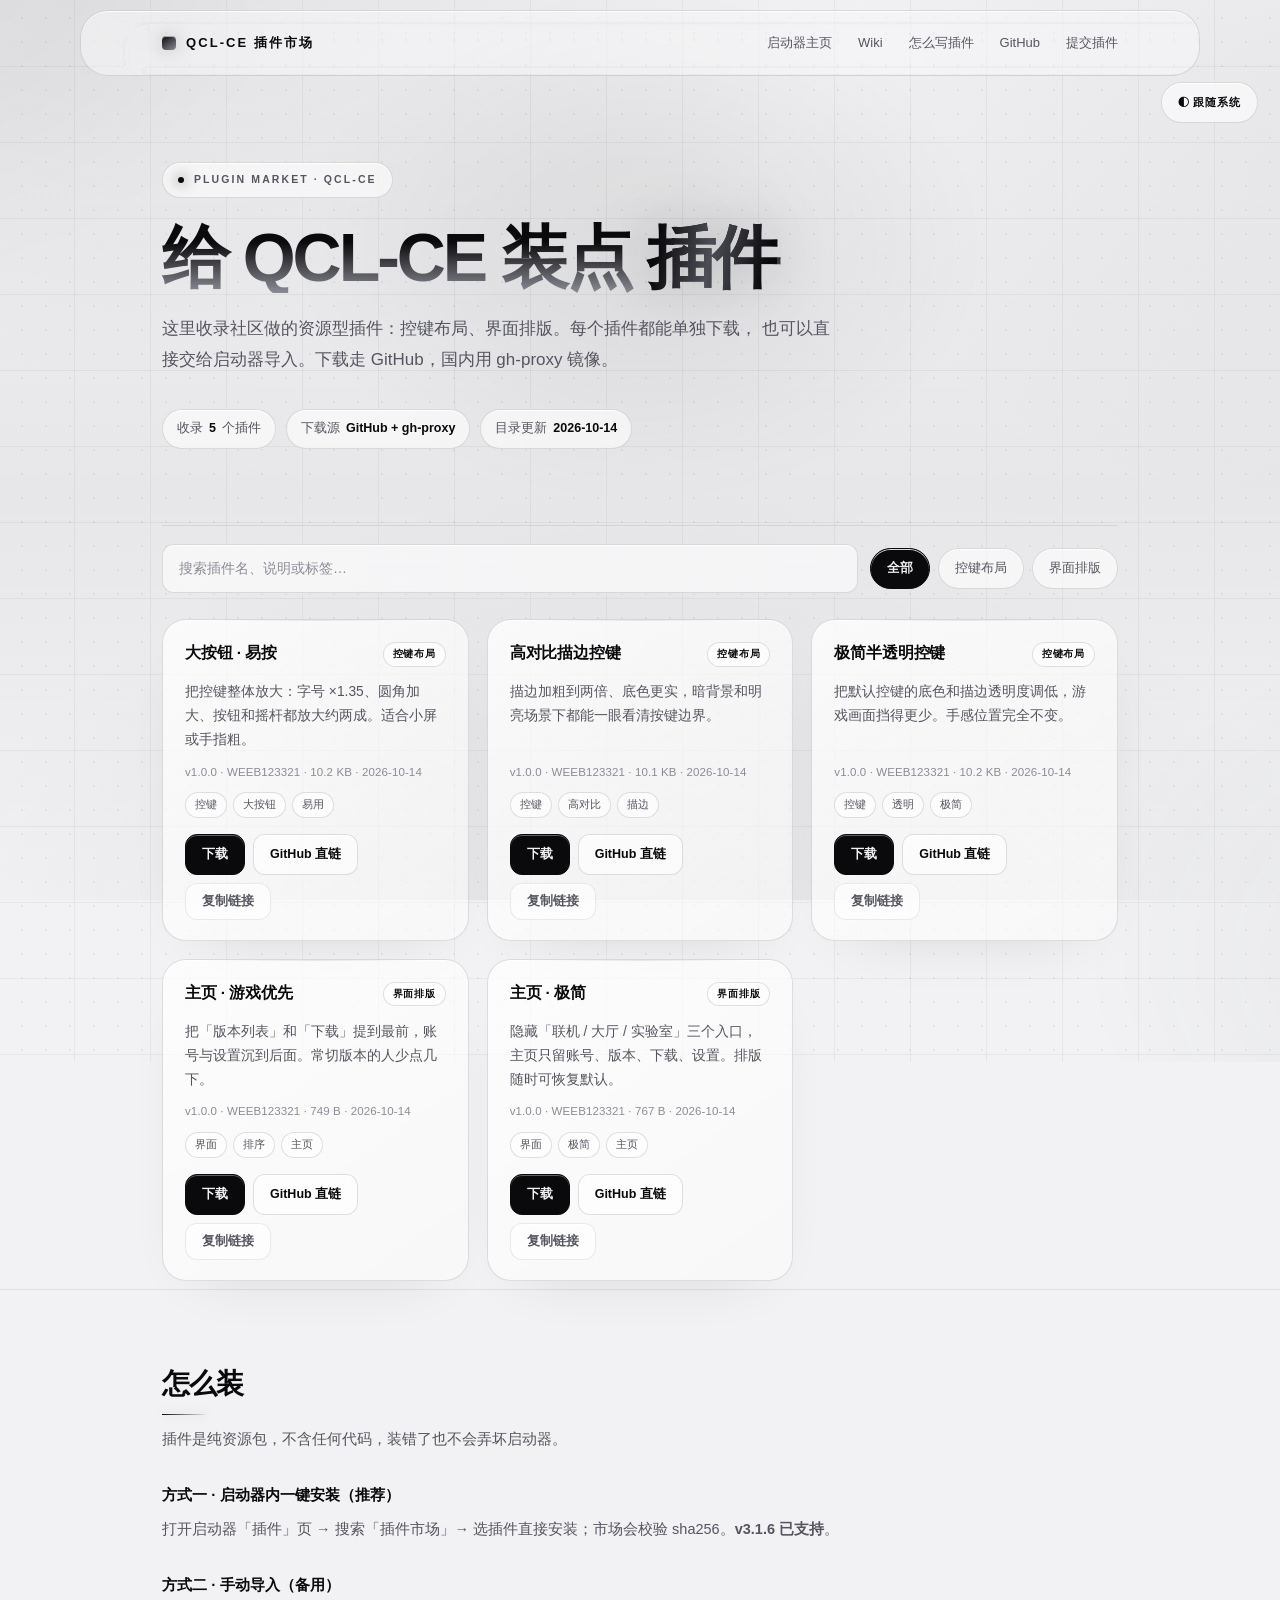
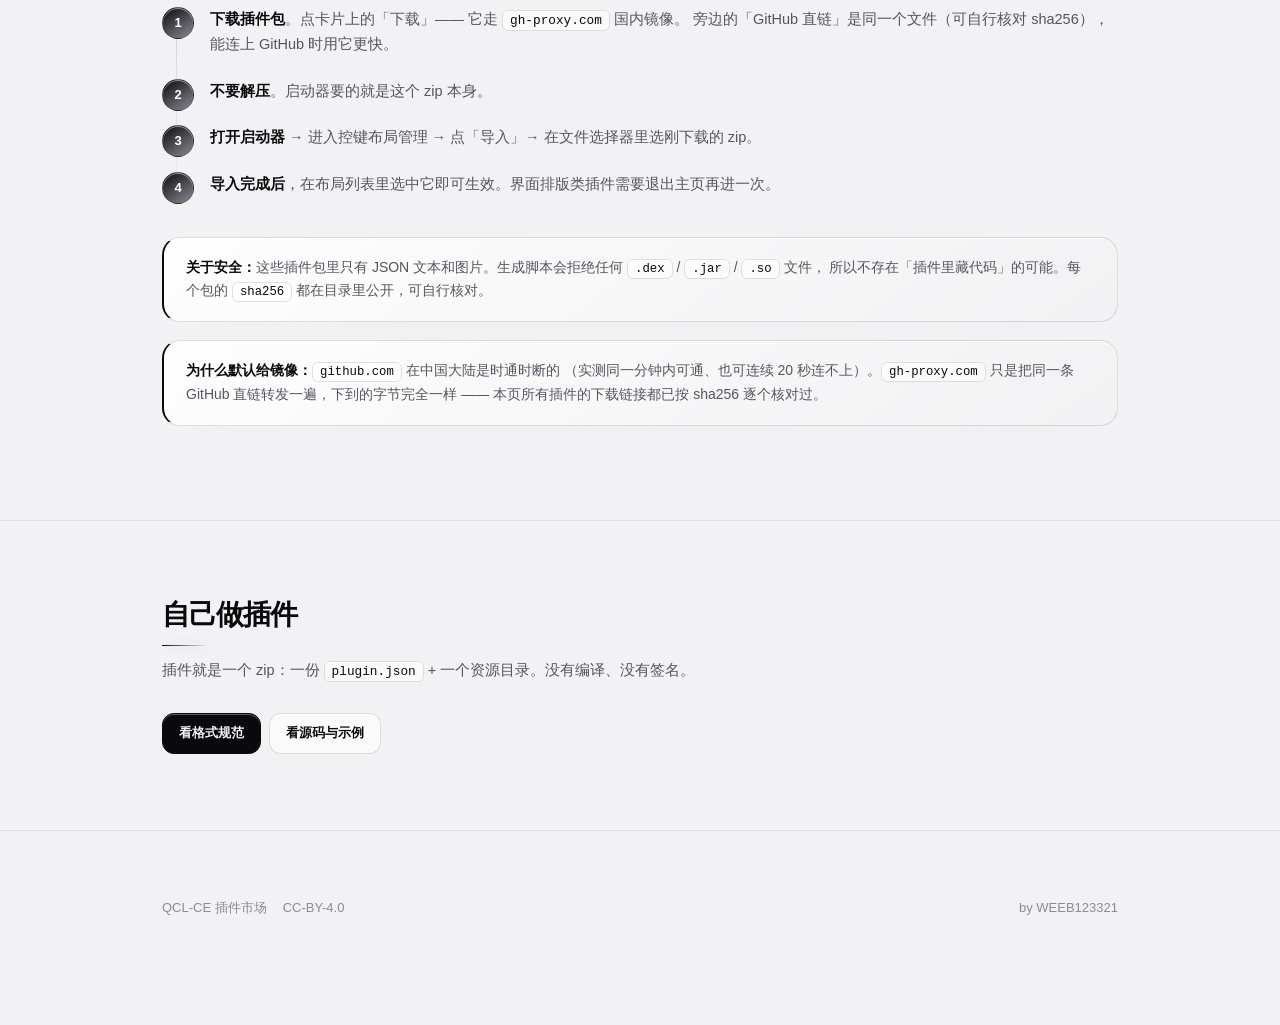
==== commit 0b4402c0: "修正市场安装说明段落" ====
--- a/index.html
+++ b/index.html
@@ -214,8 +214,7 @@
 
     <h3 style="font-size:15px;margin:6px 0 10px">方式一 · 启动器内一键安装（推荐）</h3>
     <p class="lead" style="margin-bottom:18px">
-      启动器「插件」页里的市场入口正在做，<b>当前 v3.1.6 还没有</b> —— 做好之前请用下面的方式二。
-      这一栏写在这里是为了让你知道进度，不是为了让你去点一个不存在的按钮。
+      打开启动器「插件」页 → 搜索「插件市场」→ 选插件直接安装；市场会校验 sha256。<b>v3.1.6 已支持</b>。
     </p>
 
     <h3 style="font-size:15px;margin:22px 0 10px">方式二 · 手动导入（备用）</h3>
